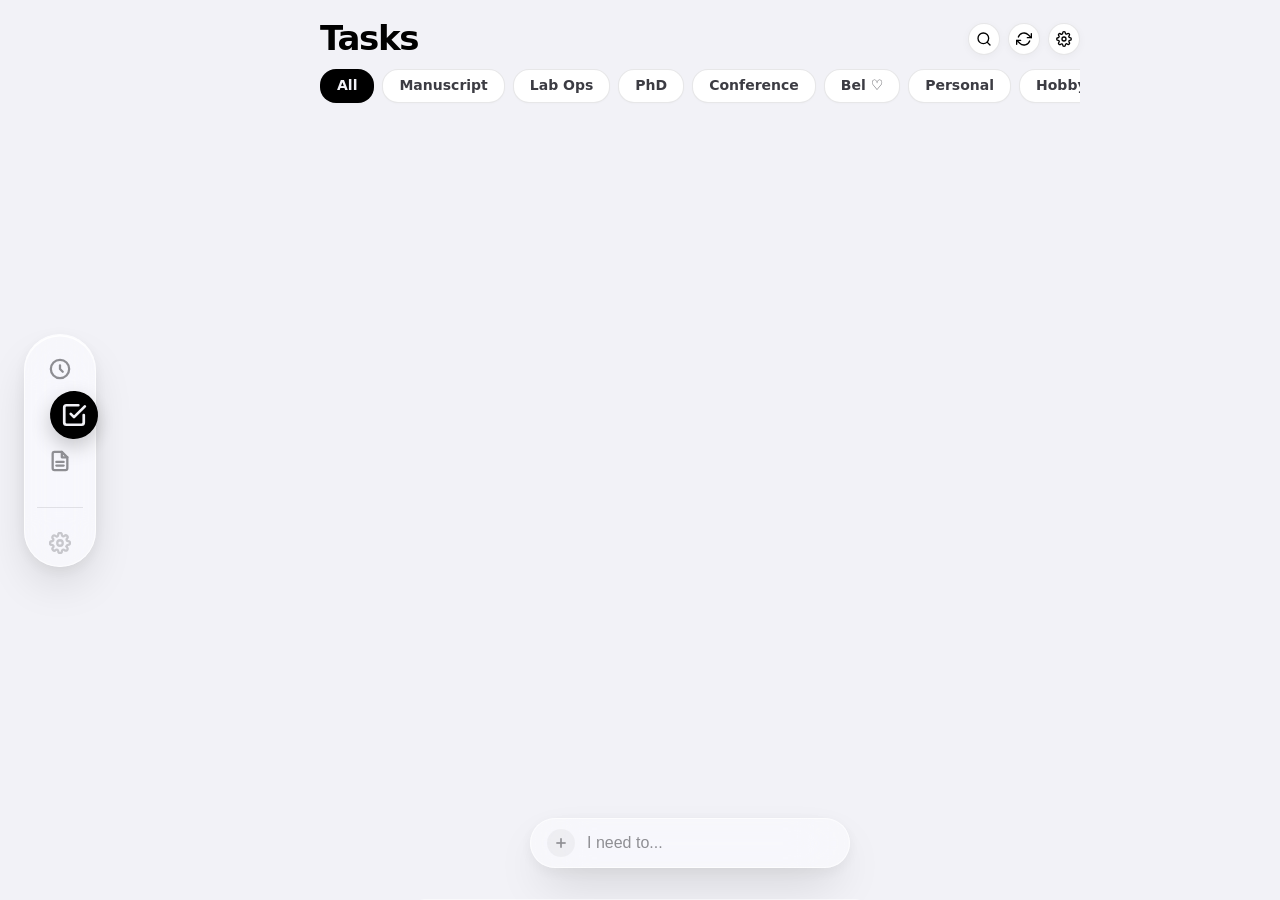
==== index.html @ 0a59ea35 "Implement fixes for text selection and iOS viewport Added event listeners to prevent text selection " ====
<!DOCTYPE html>
<html lang="en" data-theme="light">
<head>
  <meta charset="UTF-8">
<meta name="viewport" content="width=device-width, initial-scale=1.0, viewport-fit=cover, maximum-scale=1.0, user-scalable=no">
  <meta name="apple-mobile-web-app-capable" content="yes">
  <meta name="apple-mobile-web-app-status-bar-style" content="black-translucent">
  <meta name="apple-mobile-web-app-title" content="Tasks">
  <meta name="theme-color" content="#f2f2f7" media="(prefers-color-scheme: light)">
  <meta name="theme-color" content="#000000" media="(prefers-color-scheme: dark)">
  <link rel="manifest" href="manifest.json">
  <title>Tasks</title>

  <script>
    (function() {
      try {
        var t = localStorage.getItem('kw_theme_v3') || 'light';
        if (t === 'halcyon' || t === 'newsprint' || t === 'ios26' || t === 'bel-bel') t = 'light';
        if (t === 'aurora' || t === 'neon' || t === 'ios-dark') t = 'dark';
        document.documentElement.setAttribute('data-theme', t);
      } catch(e) {}
    })();
  </script>

  <link rel="modulepreload" href="state.js">
  <link rel="modulepreload" href="sync.js">
  <link rel="modulepreload" href="router.js">
  <link rel="modulepreload" href="bel.js">
  <link rel="modulepreload" href="dashboard.js">
  <link rel="modulepreload" href="confnotes.js">
  
  <script src="lib/marked.min.js" onerror="
    var s=document.createElement('script');
    s.src='https://cdnjs.cloudflare.com/ajax/libs/marked/9.1.6/marked.min.js';
    document.head.appendChild(s);
  "></script>

  <style>
    /* ══════════════════════════════════════════════════════════════════
       MODERN APPLE DESIGN SYSTEM (iOS 18+ / macOS Sequoia)
    ══════════════════════════════════════════════════════════════════ */
    :root {
      /* Backgrounds */
      --bg-canvas: #f2f2f7; 
      --bg-surface: #ffffff; 
      --bg-sidebar: #f5f5f7;
      --bg-material: rgba(242, 242, 247, 0.85);
      --bg-input: rgba(0,0,0,0.04);
      --bg-overlay: rgba(0,0,0,0.4);
      
      /* Text */
      --text-1: #000000;
      --text-2: #3c3c43;
      --text-3: #8e8e93;
      --text-4: #c7c7cc;
      
      /* Borders & Accents */
      --border: rgba(60, 60, 67, 0.12);
      --border-md: rgba(60, 60, 67, 0.18);
      --accent: #007aff;
      --accent-faded: rgba(0, 122, 255, 0.12);
      
      --danger: #ff3b30;
      --warning: #ff9500;
      --success: #34c759;
      
      /* Standard Category Colors */
      --cat-manuscript: #af52de;
      --cat-lab: #007aff;
      --cat-phd: #ff9500;
      --cat-conf: #ff3b30;
      --cat-bel: #ff2d55;
      --cat-personal: #34c759;
      --cat-hobby: #5ac8fa;
      
      --safe-top: env(safe-area-inset-top, 0px);
      --safe-bottom: env(safe-area-inset-bottom, 0px);
    }

    [data-theme="dark"] {
      --bg-canvas: #000000;
      --bg-surface: #1c1c1e;
      --bg-sidebar: #111112;
      --bg-material: rgba(28, 28, 30, 0.85);
      --bg-input: rgba(255,255,255,0.08);
      --bg-overlay: rgba(0,0,0,0.6);
      
      --text-1: #ffffff;
      --text-2: #ebebf5;
      --text-3: #8e8e93;
      --text-4: #3a3a3c;
      
      --border: rgba(255, 255, 255, 0.1);
      --border-md: rgba(255, 255, 255, 0.15);
      --accent: #0a84ff;
      --accent-faded: rgba(10, 132, 255, 0.15);

      --danger: #ff453a;
      --warning: #ff9f0a;
      --success: #30d158;

      --cat-manuscript: #bf5af2;
      --cat-lab: #0a84ff;
      --cat-phd: #ff9f0a;
      --cat-conf: #ff453a;
      --cat-bel: #ff375f;
      --cat-personal: #30d158;
      --cat-hobby: #64d2ff;
    }

    /* ── BASE RESETS & IOS FIXES ── */
    *, *::before, *::after { box-sizing: border-box; margin: 0; padding: 0; }
    * { touch-action: manipulation; -webkit-tap-highlight-color: transparent; }
    input, textarea, [contenteditable] { -webkit-user-select: text; user-select: text; }

   html { 
      background-color: var(--bg-canvas); 
    }
    
    body {
      font-family: -apple-system, BlinkMacSystemFont, "SF Pro Rounded", "SF Pro Text", system-ui, sans-serif;
      font-size: 16px;
      line-height: 1.4;
      background-color: var(--bg-canvas);
      color: var(--text-1);
      display: flex;
      flex-direction: column;
      
      /* The Shelf method: Explicit height, NO absolute/fixed positioning */
      height: 100vh; 
      height: calc(var(--vh, 1vh) * 100); 
      width: 100%; 
      
      overflow: hidden;
      overscroll-behavior-y: none;
      -webkit-font-smoothing: antialiased;
      -webkit-user-select: none; user-select: none;
    }
    body:has(.overlay.open) { overflow: hidden; }

    /* ── ROUTING LOGIC ── */
    .app-view { display: none; flex: 1; flex-direction: column; overflow: hidden; }
    #confNotesView { position: relative; }
    
    #tasksView { display: flex; } 
    body.reflect-mode #tasksView { display: none !important; }
    body.notes-mode #tasksView { display: none !important; }
    body.bel-mode #tasksView { display: none !important; }

    body.reflect-mode #reflectView { display: flex !important; }
    body.notes-mode #confNotesView { display: flex !important; }
    body.bel-mode #belView { display: flex !important; }

    /* ── GLASS HUB NAVIGATION ── */
    .glass-nav-wrap {
      position: fixed; z-index: 90; pointer-events: none;
      bottom: 23px; left: 0; width: 100%;
      display: flex; justify-content: center;
      transition: transform 0.4s cubic-bezier(0.16,1,0.3,1), opacity 0.3s;
    }
    .glass-panel {
      pointer-events: auto;
      width: 90%; max-width: 320px;
      background: rgba(255,255,255,0.42);
      backdrop-filter: blur(28px) saturate(210%); -webkit-backdrop-filter: blur(28px) saturate(210%);
      box-shadow: 0 22px 48px -12px rgba(0,0,0,0.18), 0 4px 16px rgba(0,0,0,0.06), inset 0 1.5px 0 rgba(255,255,255,0.9);
      border: 1px solid rgba(255,255,255,0.65);
      border-radius: 36px; padding: 6px;
      display: flex; align-items: center; justify-content: space-between;
    }
    [data-theme="dark"] .glass-panel {
      background: rgba(24,24,26,0.42);
      box-shadow: 0 22px 48px -12px rgba(0,0,0,0.62), 0 4px 16px rgba(0,0,0,0.22), inset 0 1px 0 rgba(255,255,255,0.07);
      border: 1px solid rgba(255,255,255,0.09);
    }

    .nav-slot {
      flex: 1; position: relative; height: 48px;
      display: flex; align-items: center; justify-content: center;
    }

    .nav-btn {
      position: absolute;
      width: 48px; height: 48px; border-radius: 100px;
      display: flex; align-items: center; justify-content: center;
      background: transparent; border: none; color: var(--text-3);
      cursor: pointer;
      transition: all 0.5s cubic-bezier(0.175, 0.885, 0.32, 1.275);
    }
    .nav-btn:active { opacity: 0.8; }
   .nav-btn.active {
      width: 58px; height: 58px;
      background: var(--text-1); color: var(--bg-canvas);
      transform: translateY(-20px) rotate(3deg);
      box-shadow: 0 10px 24px rgba(0,0,0,0.25);
    }
    .nav-btn svg {
      width: 24px; height: 24px;
      stroke: currentColor; fill: none; stroke-width: 2.5;
      stroke-linecap: round; stroke-linejoin: round;
      transition: all 0.3s;
    }
    .nav-btn.active svg { width: 28px; height: 28px; transform: rotate(-3deg); }

    .nav-dot {
      position: absolute; bottom: 0;
      width: 5px; height: 5px; border-radius: 50%;
      background: var(--text-1); opacity: 0;
      transition: opacity 0.3s;
      pointer-events: none;
    }
    .nav-btn.active ~ .nav-dot { opacity: 1; }

    .dock-bottom-actions {
      display: none;
      flex-direction: column; align-items: center; gap: 16px;
      margin-top: 24px; padding-top: 24px;
      border-top: 1px solid var(--border); width: 100%;
    }
    .dock-icon-btn { color: var(--text-4); cursor: pointer; transition: color 0.2s; background: none; border: none; display: flex; }
    .dock-icon-btn:hover { color: var(--text-1); }
    .dock-icon-btn svg { width: 22px; height: 22px; stroke: currentColor; fill: none; stroke-width: 2.5; stroke-linecap: round; }

    /* ── Desktop ── */
    @media (min-width: 768px) {
      body { padding-left: 120px; }
      .glass-nav-wrap { bottom: 0; top: 0; left: 24px; width: auto; align-items: center; }
      .glass-panel { width: 72px; height: auto; flex-direction: column; padding: 12px; border-radius: 40px; }
      .nav-slot { width: 100%; height: 64px; }
      .nav-btn.active { transform: translateX(12px) rotate(3deg); }
      .nav-btn.active:active { transform: translateX(12px) scale(0.9) rotate(3deg); }
      .nav-dot { display: none; }
      .dock-bottom-actions { display: flex; }
      #quickAddWrap { bottom: 32px; left: 120px; right: auto; width: 320px; }
      body.scrolling-down .glass-nav-wrap { transform: none; opacity: 1; pointer-events: auto; }
    }

    /* ── GLOBAL LAYOUT HELPERS ── */
    .scroll-container { flex: 1; overflow-y: auto; padding: 0 20px 120px; }
    .content-centerer { max-width: 760px; margin: 0 auto; width: 100%; position: relative; }
    
    .header {
      padding: calc(var(--safe-top) + 20px) 20px 8px;
      background: var(--bg-canvas); z-index: 10;
      flex-shrink: 0;
    }
    .header-top { display: flex; justify-content: space-between; align-items: center; margin-bottom: 12px;}
    .app-title { font-size: 34px; font-weight: 800; letter-spacing: -0.04em; color: var(--text-1); line-height: 1.1; }
    
    .icon-btn {
      width: 32px; height: 32px; border-radius: 50%;
      display: flex; align-items: center; justify-content: center;
      background: var(--bg-surface); border: 0.5px solid var(--border);
      color: var(--text-1); cursor: pointer; transition: opacity 0.15s;
      box-shadow: 0 2px 8px rgba(0,0,0,0.04);
    }
    .icon-btn:active { opacity: 0.6; }
    .icon-btn svg { width: 16px; height: 16px; stroke: currentColor; fill: none; stroke-width: 2; stroke-linecap: round; }

    /* ══════════════════════════════════════════════════════════════════
       CUSTOM SCROLLBARS
    ══════════════════════════════════════════════════════════════════ */
    /* Firefox compatibility */
    .scroll-container, #cnListView, .sheet, #cnDetailView {
      scrollbar-width: thin;
      scrollbar-color: var(--text-4) transparent;
    }
    
    /* WebKit (Safari/Chrome/iOS) */
    ::-webkit-scrollbar {
      width: 6px;  /* Make the vertical scrollbar slim */
      height: 6px; /* Make horizontal scrollbars slim */
    }
    
    /* The track (background) */
    ::-webkit-scrollbar-track {
      background: transparent; 
      border-radius: 10px;
    }
    
    /* The draggable thumb */
    ::-webkit-scrollbar-thumb {
      background: var(--text-4); /* Uses your existing subtle gray variable */
      border-radius: 10px;       /* Pill shape */
    }
    
    /* Hover state for the thumb */
    ::-webkit-scrollbar-thumb:hover {
      background: var(--text-3); /* Darkens slightly when hovered */
    }
    
    /* ── FILTER CHIPS ── */
    .filter-scroll {
      display: flex; gap: 8px; overflow-x: auto; padding-bottom: 8px;
      scrollbar-width: none; -webkit-overflow-scrolling: touch; flex-wrap: nowrap;
    }
    .filter-scroll::-webkit-scrollbar { display: none; }
    .chip {
      padding: 6px 16px; background: var(--bg-surface); border-radius: 16px;
      font-size: 14px; font-weight: 600; color: var(--text-2);
      white-space: nowrap; cursor: pointer; border: 0.5px solid var(--border);
      box-shadow: 0 1px 2px rgba(0,0,0,0.02); transition: all 0.15s;
    }
    .chip.active { background: var(--text-1); color: var(--bg-canvas); border-color: transparent; }

    /* ── SEARCH ── */
    .search-wrap { display: none; margin-bottom: 16px; }
    .search-wrap.open { display: block; }
    .search-input {
      width: 100%; padding: 12px 16px; border-radius: 12px;
      border: none; background: var(--bg-surface); color: var(--text-1);
      font-size: 16px; outline: none; box-shadow: 0 2px 8px rgba(0,0,0,0.04);
    }
    .search-input::placeholder { color: var(--text-3); }

    /* ── TASKS VIEW ── */
    .section { margin-bottom: 24px; }
    .sec-header {
      margin: 20px 0 10px 4px; display: flex; align-items: center; gap: 8px; cursor: pointer;
    }
    .sec-title { font-size: 18px; font-weight: 700; color: var(--text-1); letter-spacing: -0.02em; }
    .sec-count { font-size: 12px; font-weight: 600; color: var(--text-3); background: rgba(0,0,0,0.06); padding: 2px 8px; border-radius: 12px; }
    .sec-toggle { font-size: 12px; color: var(--text-3); margin-left: auto; transition: transform 0.2s; padding-right: 8px;}
    .section.collapsed .sec-toggle { transform: rotate(-90deg); }
    .section.collapsed > div:not(.sec-header) { display: none; }

    .section > div:not(.sec-header) {
      background: var(--bg-surface); border-radius: 16px; overflow: hidden;
      box-shadow: 0 2px 8px rgba(0,0,0,0.03); border: 0.5px solid var(--border);
    }
    
    .task-wrap { margin-bottom: 0; border-radius: 0; border-bottom: 0.5px solid var(--border); position: relative;}
    .task-wrap:last-child { border-bottom: none; }
    
    .task {
      background: transparent; border: none; padding: 14px 16px; gap: 14px;
      display: flex; align-items: flex-start; cursor: pointer;
    }
    .task:active { background: rgba(0,0,0,0.03); }
    @media (prefers-color-scheme: dark) { .task:active { background: rgba(255,255,255,0.04); } }
    
    .task-cb {
      width: 22px; height: 22px; border-radius: 50%; border: 2px solid var(--border-md);
      margin-top: 1px; flex-shrink: 0; display: flex; align-items: center; justify-content: center;
      transition: all 0.15s;
    }
    .task.hi .task-cb { border-color: var(--danger); }
    .task.done .task-cb { background: var(--text-3); border-color: transparent; }
    .task.done .task-cb::after {
      content: ''; width: 6px; height: 10px; border: solid var(--bg-canvas); border-width: 0 2px 2px 0;
      transform: rotate(45deg) translateY(-1px);
    }

    .task-body { flex: 1; min-width: 0; }
    .task-title { font-size: 16px; font-weight: 500; color: var(--text-1); margin-bottom: 4px; word-break: break-word;}
    .task.done .task-title { color: var(--text-3); text-decoration: line-through; }
    
    .task-meta { display: flex; align-items: center; flex-wrap: wrap; gap: 8px; font-size: 13px; font-weight: 500; color: var(--text-3); }
    
    .cat {
      background: transparent !important; color: var(--text-3) !important;
      display: inline-flex; align-items: center; gap: 5px; padding: 0; letter-spacing: 0; font-size: 13px;
    }
    .cat::before { content: ''; display: block; width: 8px; height: 8px; border-radius: 50%; flex-shrink: 0; }
    .cat-manuscript::before { background: var(--cat-manuscript); box-shadow: 0 0 6px var(--cat-manuscript); }
    .cat-lab::before       { background: var(--cat-lab);        box-shadow: 0 0 6px var(--cat-lab); }
    .cat-phd::before       { background: var(--cat-phd);        box-shadow: 0 0 6px var(--cat-phd); }
    .cat-conf::before      { background: var(--cat-conf);       box-shadow: 0 0 6px var(--cat-conf); }
    .cat-bel::before       { background: var(--cat-bel);        box-shadow: 0 0 6px var(--cat-bel); }
    .cat-personal::before  { background: var(--cat-personal);   box-shadow: 0 0 6px var(--cat-personal); }
    .cat-hobby::before     { background: var(--cat-hobby);      box-shadow: 0 0 6px var(--cat-hobby); }
    
    .status { padding: 2px 8px; border-radius: 8px; font-size: 11px; font-weight: 600; text-transform: uppercase; letter-spacing: 0.04em;}
    .status.waiting { background: rgba(255,149,0,0.1); color: var(--warning); }
    .status.blocked { background: rgba(255,59,48,0.1); color: var(--danger); }
    
    .due { margin-left: auto; font-family: ui-monospace, monospace; font-size: 12px; }
    .due.overdue { color: var(--danger); }
    .due.today { color: var(--warning); }

    .note { font-size: 14px; color: var(--text-3); margin-top: 4px; line-height: 1.4; display: -webkit-box; -webkit-line-clamp: 2; -webkit-box-orient: vertical; overflow: hidden; }

    .swipe-bg { position: absolute; inset: 0; background: rgba(255,59,48,0.12); display: flex; align-items: center; justify-content: flex-end; padding-right: 18px; opacity: 0; pointer-events: none; }
    .swipe-bg svg { width: 17px; height: 17px; stroke: var(--danger); fill: none; stroke-width: 2; stroke-linecap: round; }
    .swipe-bg-defer { position: absolute; inset: 0; background: rgba(52,199,89,0.12); display: flex; align-items: center; justify-content: flex-start; padding-left: 18px; gap: 6px; opacity: 0; pointer-events: none; }
    .swipe-bg-defer svg { width: 15px; height: 15px; stroke: var(--success); fill: none; stroke-width: 2; stroke-linecap: round; }
    .swipe-bg-defer span { font-size: 12px; font-weight: 600; color: var(--success); }

    /* ── FLOATING QUICK ADD ── */
    #quickAddWrap {
      position: fixed; 
      bottom: 100px; left: 20px; right: 20px;
      max-width: 720px; margin: 0 auto;
      background: rgba(255,255,255,0.42);
      backdrop-filter: blur(28px) saturate(210%); -webkit-backdrop-filter: blur(28px) saturate(210%);
      border-radius: 99px;
      padding: 10px 16px; display: flex !important; align-items: center; gap: 12px;
      box-shadow: 0 22px 48px -12px rgba(0,0,0,0.18), 0 4px 16px rgba(0,0,0,0.06);
      border: 1px solid rgba(255,255,255,0.65); z-index: 40;
    }
    [data-theme="dark"] #quickAddWrap {
      background: rgba(24,24,26,0.42);
      box-shadow: 0 22px 48px -12px rgba(0,0,0,0.62), 0 4px 16px rgba(0,0,0,0.22);
      border: 1px solid rgba(255,255,255,0.09);
    }
    #quickAddWrap .quick-add-row { flex: 1; display: flex; align-items: center; gap: 12px; background: transparent; border: none; padding: 0; }
    .quick-add-btn-trigger {
      display: flex; align-items: center; justify-content: center;
      width: 28px; height: 28px; border-radius: 50%;
      background: rgba(0,0,0,0.04); border: none; color: var(--text-3); cursor: pointer;
    }
    [data-theme="dark"] .quick-add-btn-trigger { background: rgba(255,255,255,0.08); }
    .quick-add-btn-trigger svg { width: 16px; height: 16px; stroke-width: 2.5; stroke: currentColor; }
    
    .quick-add-input { flex: 1; border: none; background: transparent; font-size: 16px; color: var(--text-1); outline: none; min-width: 0; }
    .quick-add-input::placeholder { color: var(--text-3); font-weight: 500;}

    /* ── ZETTELKASTEN AUTOCOMPLETE ── */
    .cn-ac-dropdown {
      display: none; /* Hidden by default */
      position: absolute;
      z-index: 200;
      width: 280px;
      max-height: 220px;
      overflow-y: auto;
      background: rgba(255, 255, 255, 0.75);
      backdrop-filter: blur(28px) saturate(210%); 
      -webkit-backdrop-filter: blur(28px) saturate(210%);
      border: 0.5px solid var(--border-md);
      border-radius: 12px;
      box-shadow: 0 10px 40px rgba(0,0,0,0.15);
      padding: 6px;
      flex-direction: column;
      gap: 2px;
    }
    [data-theme="dark"] .cn-ac-dropdown {
      background: rgba(28, 28, 30, 0.75);
    }
    .cn-ac-item {
      padding: 10px 12px;
      border-radius: 8px;
      font-size: 14px;
      font-weight: 500;
      color: var(--text-2);
      cursor: pointer;
      display: flex;
      align-items: center;
      gap: 10px;
      white-space: nowrap;
      overflow: hidden;
      text-overflow: ellipsis;
      transition: background 0.1s;
    }
    .cn-ac-item.selected, .cn-ac-item:hover {
      background: var(--accent);
      color: #fff;
    }
    .cn-ac-icon { font-size: 14px; opacity: 0.8; }

    /* ── REFLECT (Dashboard) STYLES ── */
.reflect-card { background: var(--bg-surface); border-radius: 16px; padding: 20px; margin-bottom: 16px; box-shadow: 0 2px 8px rgba(0,0,0,0.03); border: 0.5px solid var(--border); }
    .reflect-card-label { font-size: 13px; font-weight: 700; color: var(--text-3); text-transform: uppercase; letter-spacing: 0.04em; margin-bottom: 16px; display: flex; justify-content: space-between; align-items: center;}
    
    .affect-grid-wrap { display: flex; align-items: flex-start; gap: 16px; }
    .affect-grid { position: relative; width: 140px; height: 140px; border-radius: 12px; border: 0.5px solid var(--border-md); touch-action: none; cursor: crosshair; flex-shrink: 0;}
    .affect-grid-bg { position: absolute; inset: 0; border-radius: 12px; overflow: hidden; }
    .affect-crosshair-h { position: absolute; top: 50%; left: 0; right: 0; height: 0.5px; background: var(--border); pointer-events: none; }
    .affect-crosshair-v { position: absolute; left: 50%; top: 0; bottom: 0; width: 0.5px; background: var(--border); pointer-events: none; }
    .affect-dot { position: absolute; width: 12px; height: 12px; border-radius: 50%; background: var(--accent); transform: translate(-50%, -50%); pointer-events: none; box-shadow: 0 0 0 3px rgba(0,122,255,0.2); transition: left 0.1s, top 0.1s; }
    .affect-axis-label { position: absolute; font-size: 10px; font-weight: 600; color: var(--text-4); pointer-events: none; text-transform: uppercase; letter-spacing: 0.04em; }
    .affect-y-top { top: 6px; left: 50%; transform: translateX(-50%); }
    .affect-y-bot { bottom: 6px; left: 50%; transform: translateX(-50%); }
    .affect-x-left { left: 6px; top: 50%; transform: translateY(-50%); }
    .affect-x-right { right: 6px; top: 50%; transform: translateY(-50%); }
    
    .affect-right { flex: 1; min-width: 0; }
    .affect-ctx-chip { font-size: 12px; font-weight: 600; padding: 5px 12px; border-radius: 12px; border: 0.5px solid var(--border-md); color: var(--text-3); cursor: pointer; transition: all 0.15s; background: var(--bg-canvas);}
    .affect-ctx-chip.active { background: var(--text-1); border-color: transparent; color: var(--bg-surface); }
    .affect-mini-dot { width: 10px; height: 10px; border-radius: 50%; flex-shrink: 0; }
    .affect-mini-dot.today { box-shadow: 0 0 0 2px var(--accent); }
    
    .habit-row { display: flex; align-items: center; gap: 8px; padding: 10px 0; border-bottom: 0.5px solid var(--border); }
    .habit-row:last-child { border-bottom: none; }
    .habit-label { font-size: 15px; font-weight: 500; color: var(--text-1); flex: 1; }
    .habit-checks { display: flex; gap: 4px; }
    .habit-cb { width: 28px; height: 26px; border-radius: 8px; border: 1px solid var(--border-md); background: var(--bg-canvas); font-size: 10px; font-weight:600; font-family: ui-monospace, monospace; color: var(--text-3); display: flex; align-items: center; justify-content: center; cursor: pointer; transition: all 0.15s; }
    .habit-cb.checked { background: rgba(52,199,89,0.15); color: var(--success); border-color: transparent; }
    .habit-cb.checked-bad { background: rgba(255,59,48,0.1); color: var(--danger); border-color: transparent; }
    .habit-cb.off { background: transparent; border-style: dashed; color: transparent; }
    .habit-cb.today-col { border-color: var(--accent); }
    .habit-cb.future { opacity: 0.3; pointer-events: none; }
    .d-day-label { font-size: 11px; font-weight: 600; color: var(--text-3); text-align: center; width: 28px; font-family: ui-monospace, monospace;}
    .d-day-label.today-col { color: var(--accent); }

    /* ── NOTES VIEW (Split Pane Desktop, List Mobile) ── */
    .notes-split { display: flex; flex: 1; overflow: hidden; flex-direction: column; }
    #cnListView { flex: 1; overflow-y: auto; padding: 0 20px calc(120px + var(--safe-bottom)); }
    #cnNotesList { display: flex; flex-direction: column; gap: 12px; }

    .cn-note-card {
      background: var(--bg-surface); border-radius: 16px; padding: 16px;
      box-shadow: 0 2px 8px rgba(0,0,0,0.03); cursor: pointer; border: 2px solid transparent;
      opacity: 1 !important; transition: border 0.15s, background 0.15s;
    }
    .cn-note-card.cn-active-note { border-color: var(--accent); }
    
    .cn-card-eyebrow { display: flex; align-items: center; gap: 8px; margin-bottom: 6px; }
    .cn-type-badge { font-size: 11px; font-weight: 700; text-transform: uppercase; letter-spacing: 0.04em; }
    .cn-type-badge.memo { color: var(--text-3); }
    .cn-type-badge.paper { color: var(--cat-manuscript); }
    .cn-type-badge.idea { color: var(--cat-phd); }
    .cn-card-time { font-size: 11px; color: var(--text-4); margin-left: auto; }
    
    .cn-card-title { font-size: 16px; font-weight: 700; color: var(--text-1); margin-bottom: 4px; white-space: nowrap; overflow: hidden; text-overflow: ellipsis; }
    .cn-card-preview { font-size: 14px; color: var(--text-3); display: -webkit-box; -webkit-line-clamp: 2; -webkit-box-orient: vertical; overflow: hidden; line-height: 1.4;}
    
    .cn-card-meta { display: flex; gap: 8px; margin-top: 8px; align-items: center;}
    .idea-status { font-size: 11px; font-weight: 600; padding: 2px 8px; border-radius: 8px; }
    .idea-status.raw { background: rgba(0,0,0,0.05); color: var(--text-2); }
    .idea-status.developing { background: rgba(255,149,0,0.1); color: var(--warning); }
    .idea-status.ready-to-pitch { background: rgba(52,199,89,0.1); color: var(--success); }

    /* Notes Empty State */
    .cn-empty { text-align: center; padding: 48px 20px; color: var(--text-3); }
    .cn-empty-icon { font-size: 36px; margin-bottom: 10px; opacity: 0.3; }
    .cn-empty-text { font-size: 14px; line-height: 1.6; font-weight: 500;}

    /* Note Editor */
     #cnDetailView {
       position: absolute; inset: 0; background: var(--bg-canvas); z-index: 10;
      display: none; flex-direction: column; overflow-y: auto;
       -webkit-overflow-scrolling: touch;
       scroll-padding-bottom: 80px;
     }
    /* cn-no-note: managed by JS via showDesktopEmptyState() */
    
    .cn-detail-topbar { 
      position: sticky; 
      top: 0; 
      z-index: 100; 
      background: var(--bg-canvas); /* Required for sticky to hide text behind it */
      padding: calc(var(--safe-top) + 16px) 20px 8px; 
      display: flex; 
      align-items: center; 
      gap: 12px; 
    }
    .cn-back-btn { background: none; border: none; color: var(--accent); display: flex; align-items: center; gap: 4px; font-size: 16px; cursor: pointer;}
    .cn-back-btn svg { width: 24px; height: 24px; stroke: currentColor; fill: none; stroke-width: 2.5; stroke-linecap: round; }
    .cn-detail-topbar-title { font-size: 14px; font-weight: 600; color: var(--text-2); flex: 1; text-align: center; }
    
    .cn-editor-body { flex: 1; padding: 20px 20px 100px 20px; max-width: 800px; margin: 0 auto; width: 100%; }
    .cn-detail-title-input { width: 100%; border: none; outline: none; background: transparent; font-size: 36px; font-weight: 800; letter-spacing: -0.03em; color: var(--text-1); margin-bottom: 16px; line-height: 1.2; }
    .cn-detail-title-input::placeholder { color: var(--text-4); }
    
    .cn-type-row, .cn-idea-status-row, .cn-tag-row { display: flex; flex-wrap: wrap; gap: 8px; margin-bottom: 24px; }
    .cn-type-chip, .cn-idea-chip, .cn-tag-chip { padding: 4px 10px; border-radius: 6px; font-size: 12px; font-weight: 600; background: var(--bg-canvas); color: var(--text-3); border: 0.5px solid var(--border); cursor: pointer; transition: all 0.15s;}
    .cn-type-chip.active, .cn-idea-chip.active, .cn-tag-chip.active { background: var(--text-2); color: var(--bg-canvas); border-color: transparent;}
    
    .cn-url-input { width: 100%; background: var(--bg-surface); border: 0.5px solid var(--border); border-radius: 12px; padding: 12px 16px; font-size: 14px; margin-bottom: 16px; outline: none; color: var(--text-1); box-sizing: border-box; }
    .cn-url-input:focus { border-color: var(--accent); }
    
    .cn-editor-divider { height: 1px; background: var(--border); margin: 0 0 24px 0; opacity: 0.5; }
    
    .cn-detail-body-input { 
      width: 100%; 
      min-height: 60vh; 
      border: none; 
      outline: none; 
      background: transparent; 
      font-size: 18px; 
      line-height: 1.7; 
      color: var(--text-1); 
      resize: none; 
      box-sizing: border-box; 
      overflow-y: hidden;    /* Kills the internal iOS scrollbar */
      padding-bottom: 40px;
    }
    /* ── MARKDOWN PREVIEW EXTENDED STYLING ── */
    .cn-md-preview blockquote {
      border-left: 3px solid var(--accent);
      padding-left: 16px;
      margin: 16px 0;
      color: var(--text-3);
      font-style: italic;
    }
    .cn-md-preview hr {
      border: none;
      height: 1px;
      background: var(--border-md);
      margin: 24px 0;
    }
    .cn-md-preview img {
      max-width: 100%;
      border-radius: 12px;
      margin: 16px 0;
      border: 0.5px solid var(--border);
    }
    .cn-md-preview pre {
      background: var(--bg-surface);
      padding: 16px;
      border-radius: 12px;
      overflow-x: auto;
      border: 0.5px solid var(--border);
      margin: 16px 0;
      font-size: 14px;
    }
    .cn-md-preview code {
      font-family: ui-monospace, monospace;
      background: var(--bg-surface);
      padding: 2px 6px;
      border-radius: 6px;
      font-size: 14px;
      border: 0.5px solid var(--border);
    }
    .cn-md-preview pre code {
      background: transparent;
      padding: 0;
      border: none;
    }
    .cn-md-preview input[type="checkbox"] {
      margin-right: 8px;
      accent-color: var(--accent);
      transform: translateY(1px); /* Aligns nicely with text */
    }  

    /* Markdown Preview Overrides */
    .cn-md-preview { font-size: 18px; line-height: 1.7; color: var(--text-1); padding-bottom: 60px;}
    .cn-md-preview h1, .cn-md-preview h2 { color: var(--text-1); font-weight: 700; margin-top: 1.5em; margin-bottom: 0.5em;}
    .cn-md-preview ul, .cn-md-preview ol { padding-left: 24px; margin-bottom: 16px; margin-top: 8px;}
    .cn-md-preview li { margin-bottom: 4px; display: list-item; list-style-position: outside;}
    .cn-md-preview a { color: var(--accent); text-decoration: underline; }
    .internal-note-link { color: var(--accent); text-decoration: none; font-weight: 500; background: var(--accent-faded); padding: 2px 6px; border-radius: 6px;}

    /* ── NOTES EMPTY STATE (desktop) ── */
    #cnDetailEmpty {
      display: none; flex-direction: column; align-items: center; justify-content: center;
      flex: 1; color: var(--text-4); gap: 12px; user-select: none; pointer-events: none;
      padding: 40px;
    }
    #cnDetailEmpty svg { width: 48px; height: 48px; stroke: var(--text-4); fill: none; stroke-width: 1.5; stroke-linecap: round; stroke-linejoin: round; }
    #cnDetailEmpty span { font-size: 14px; font-weight: 500; letter-spacing: 0.01em; }
    #cnEditorInner { display: flex; flex-direction: column; flex: 1;}

    /* ── ANIMATIONS ── */
    @keyframes taskIn { from { opacity: 0; transform: translateY(6px); } to { opacity: 1; transform: none; } }
    .task-wrap.entering { animation: taskIn 0.25s cubic-bezier(0.2,0.9,0.3,1) both; }
    @keyframes cnDetailIn  { from { opacity: 0; transform: translateY(30px); } to { opacity: 1; transform: none; } }
    @keyframes cnDetailOut { from { opacity: 1; transform: none; } to { opacity: 0; transform: translateY(30px); } }
    @keyframes cnListIn    { from { opacity: 0; } to { opacity: 1; } }
    .cn-detail-enter { animation: cnDetailIn  0.25s cubic-bezier(0.2,0.9,0.3,1) both; }
    .cn-detail-exit  { animation: cnDetailOut 0.18s ease both; }
    .cn-list-enter   { animation: cnListIn    0.2s ease both; }

    /* ── OVERLAY & SHEETS ── */
    .overlay { position: fixed; inset: 0; background: var(--bg-overlay); z-index: 150; opacity: 0; pointer-events: none; transition: opacity 0.3s; }
    .overlay.open { opacity: 1; pointer-events: all; }

 .sheet {
      position: fixed; bottom: 0; left: 0; right: 0;
      background: var(--bg-surface); border-radius: 24px 24px 0 0;
      padding: 24px 24px calc(24px + var(--safe-bottom)); z-index: 200;
      transform: translateY(100%); transition: transform 0.35s cubic-bezier(0.2,0.9,0.3,1);
      max-height: 90vh; overflow-y: auto;
      
      /* IMPORTANT: Prevents horizontal scrolling on mobile */
      width: 100%; max-width: 100vw; overflow-x: hidden; box-sizing: border-box;
    }
    .sheet.open { transform: translateY(0); }
    .handle { width: 40px; height: 5px; border-radius: 3px; background: var(--border-md); margin: 0 auto 24px; }
    .sheet-title { font-size: 20px; font-weight: 700; color: var(--text-1); margin-bottom: 20px; }
    .sheet-label { font-size: 13px; font-weight: 600; color: var(--text-3); text-transform: uppercase; letter-spacing: 0.04em; margin: 20px 0 8px; }
    
    /* Safely constrain input widths */
    .input { 
      display: block; width: 100%; max-width: 100%; box-sizing: border-box; 
      padding: 14px 16px; border-radius: 12px; border: 0.5px solid var(--border); 
      background: var(--bg-canvas); font-size: 16px; color: var(--text-1); outline: none; margin-bottom: 12px; 
    }
    .input:focus { border-color: var(--accent); }
    
    .sheet-btn { width: 100%; box-sizing: border-box; padding: 16px; border-radius: 14px; border: none; font-size: 16px; font-weight: 600; cursor: pointer; margin-top: 12px; background: var(--bg-canvas); color: var(--text-1); }
    .sheet-btn.primary { background: var(--accent); color: #fff; }
    .sheet-btn.danger { background: rgba(255,59,48,0.1); color: var(--danger); }
    
    .chip-row { display: flex; flex-wrap: wrap; gap: 8px; margin-bottom: 16px; max-width: 100%; box-sizing: border-box;}
    .s-chip { padding: 8px 14px; border-radius: 12px; font-size: 14px; font-weight: 600; background: var(--bg-canvas); color: var(--text-2); border: 0.5px solid var(--border); cursor: pointer;}
    .s-chip.active { background: var(--text-1); color: var(--bg-surface); border-color: transparent;}
    
    /* Settings Form UI */
    .habit-settings-row { margin-bottom: 12px; padding: 12px; background: var(--bg-canvas); border-radius: 12px; border: 0.5px solid var(--border); box-sizing: border-box; }
    .habit-settings-top { display: flex; gap: 8px; align-items: center; margin-bottom: 12px; }
    .habit-bad-toggle { font-size: 12px; font-weight: 600; padding: 6px 10px; border-radius: 8px; background: var(--bg-surface); color: var(--text-3); cursor: pointer; border: 0.5px solid var(--border); white-space: nowrap; transition: all 0.15s;}
    .habit-bad-toggle.active { background: rgba(255,59,48,0.1); color: var(--danger); border-color: transparent; }
    .habit-del-btn { width: 28px; height: 28px; border-radius: 50%; background: rgba(255,59,48,0.1); color: var(--danger); display: flex; align-items: center; justify-content: center; cursor: pointer; font-weight: bold; flex-shrink: 0; }
    .habit-day-toggles { display: flex; gap: 4px; justify-content: space-between; }
    .habit-day-toggle { flex: 1; height: 32px; border-radius: 8px; display: flex; align-items: center; justify-content: center; font-size: 12px; font-weight: 600; color: var(--text-3); background: var(--bg-surface); border: 0.5px solid var(--border); cursor: pointer; transition: all 0.15s; font-family: ui-monospace, monospace;}
    .habit-day-toggle.active { background: var(--accent); color: #fff; border-color: transparent; }

    .cat-settings-row { display: flex; gap: 8px; align-items: center; margin-bottom: 8px; box-sizing: border-box;}
    .bel-del { width: 28px; height: 28px; border-radius: 50%; background: rgba(255,59,48,0.1); color: var(--danger); display: flex; align-items: center; justify-content: center; cursor: pointer; font-weight: bold; flex-shrink: 0;}

    /* ── SLIDE TO HIDE LOGIC ── */
    .glass-nav-wrap, #quickAddWrap {
      transition: transform 0.4s cubic-bezier(0.16, 1, 0.3, 1), opacity 0.3s;
    }
    body.scrolling-down .glass-nav-wrap,
    body.scrolling-down #quickAddWrap {
      transform: translateY(120px) translateZ(0); 
      opacity: 0;
      pointer-events: none;
    }

    body.cn-note-open .glass-nav-wrap,
    body.cn-note-open #quickAddWrap { display: none !important; }

.cn-md-toolbar {
  display: flex; 
  position: sticky; 
  top: calc(var(--safe-top) + 48px); /* Sits right below the top navigation */
  z-index: 90; /* Keeps it under the topbar's z-index of 100 */
  background: var(--bg-canvas);
  margin: 0 0 16px 0;
  padding: 12px 0;
  border-bottom: 0.5px solid var(--border-md);
  align-items: center;
  gap: 4px;
  user-select: none;
  overflow-x: auto;
  scrollbar-width: none;
}
    .cn-md-toolbar::-webkit-scrollbar { display: none; }
    
    .cn-md-divider {
      width: 1px;
      height: 18px;
      background: var(--border);
      margin: 0 6px;
      border-radius: 1px;
    }
    
    .cn-md-toolbar button {
      background: transparent;
      border: none;
      border-radius: 8px;
      width: 32px;
      height: 32px;
      display: flex;
      align-items: center;
      justify-content: center;
      color: var(--text-3); /* Subtle by default */
      cursor: pointer;
      transition: all 0.15s;
      flex-shrink: 0;
    }
    .cn-md-toolbar button:hover { 
      background: var(--bg-input); 
      color: var(--text-1); /* Highlights on hover */
    }
    .cn-md-toolbar button:active {
      transform: scale(0.92);
    }
    
    .cn-md-toolbar button svg {
      width: 16px; height: 16px;
      stroke: currentColor; fill: none; stroke-width: 2; 
      stroke-linecap: round; stroke-linejoin: round;
    }

    /* Only show toolbar on desktop layout */
    @media (min-width: 768px) {
      .cn-md-toolbar { display: flex; }
    }

    /* ══════════════════════════════════════════════════════════════════
   MISSING CSS COMPONENT STYLES
══════════════════════════════════════════════════════════════════ */

/* ── BEL TAB ── */
.bel-item { display: flex; align-items: center; gap: 12px; padding: 10px 0; border-bottom: 0.5px solid var(--border); }
.bel-item:last-child { border-bottom: none; }
.bel-cb { width: 22px; height: 22px; border-radius: 50%; border: 2px solid var(--border-md); cursor: pointer; display: flex; align-items: center; justify-content: center; flex-shrink: 0; transition: all 0.15s; }
.bel-cb.checked { background: var(--text-3); border-color: transparent; }
.bel-cb.checked::after { content: ''; width: 6px; height: 10px; border: solid var(--bg-canvas); border-width: 0 2px 2px 0; transform: rotate(45deg) translateY(-1px); }
.bel-text { flex: 1; font-size: 16px; color: var(--text-1); cursor: text; outline: none; }
.bel-text.checked { color: var(--text-3); text-decoration: line-through; }
.bel-del { width: 28px; height: 28px; border-radius: 50%; background: rgba(255,59,48,0.1); color: var(--danger); display: flex; align-items: center; justify-content: center; cursor: pointer; font-weight: bold; flex-shrink: 0; opacity: 0.4; transition: opacity 0.2s; }
.bel-item:hover .bel-del { opacity: 1; }

/* ── BACKLINKS ── */
.cn-backlinks-toggle { display: flex; align-items: center; gap: 8px; width: 100%; background: none; border: none; padding: 12px 0; cursor: pointer; text-align: left; border-top: 1px solid var(--border); margin-top: 16px; transition: opacity 0.2s; }
.cn-backlinks-toggle:hover { opacity: 0.7; }
.cn-backlinks-arrow { font-size: 10px; color: var(--text-3); transition: transform 0.2s; }
.cn-backlinks-toggle.open .cn-backlinks-arrow { transform: rotate(90deg); }
.cn-backlinks-label-text { font-size: 14px; font-weight: 600; color: var(--text-2); flex: 1; }
.cn-backlinks-count { font-size: 12px; font-weight: 600; color: var(--text-3); background: var(--bg-input); padding: 2px 8px; border-radius: 12px; }
.cn-backlink-item { display: flex; align-items: flex-start; gap: 12px; padding: 12px; background: var(--bg-surface); border: 0.5px solid var(--border); border-radius: 12px; margin-bottom: 8px; cursor: pointer; transition: background 0.2s; }
.cn-backlink-item:hover { background: var(--bg-input); }
.cn-backlink-icon { font-size: 18px; }
.cn-backlink-title { font-size: 14px; font-weight: 600; color: var(--text-1); margin-bottom: 4px; }
.cn-backlink-preview { font-size: 13px; color: var(--text-3); line-height: 1.4; display: -webkit-box; -webkit-line-clamp: 2; -webkit-box-orient: vertical; overflow: hidden; }

/* ── DASHBOARD / INSIGHTS ── */
.ins-section { margin-bottom: 32px; }
.ins-label { font-size: 16px; font-weight: 700; color: var(--text-1); margin-bottom: 12px; }
.ins-sub { font-size: 12px; font-weight: 500; color: var(--text-3); }
.ins-empty { font-size: 14px; color: var(--text-3); text-align: center; padding: 24px; border: 1px dashed var(--border); border-radius: 12px; }

/* Affect Calendar */
.ins-cal-wrap { overflow-x: auto; padding-bottom: 8px; scrollbar-width: none; -webkit-overflow-scrolling: touch; }
.ins-cal-wrap::-webkit-scrollbar { display: none; }
.ins-cal-day-labels { display: flex; gap: 4px; margin-bottom: 4px; padding-left: 40px; }
.ins-cal-day-labels span { width: 14px; font-size: 10px; font-weight: 600; color: var(--text-4); text-align: center; }
.ins-cal-grid { display: flex; flex-direction: column; gap: 4px; min-width: max-content; }
.ins-cal-row { display: flex; gap: 4px; align-items: center; }
.ins-cal-month { font-size: 11px; font-weight: 600; color: var(--text-3); width: 36px; text-align: right; flex-shrink: 0; }
.ins-cal-cell { width: 14px; height: 14px; border-radius: 3px; border: 0.5px solid rgba(0,0,0,0.05); }
.ins-cal-cell.future { border-style: dashed; border-color: var(--border); }

/* Affect Scatter & Trend */
.ins-scatter-wrap { position: relative; width: 100%; max-width: 300px; aspect-ratio: 1; border: 0.5px solid var(--border-md); border-radius: 12px; margin-top: 8px; background: var(--bg-surface); }
.ins-scatter-axis-h { position: absolute; top: 50%; left: 0; right: 0; height: 0.5px; background: var(--border); }
.ins-scatter-axis-v { position: absolute; left: 50%; top: 0; bottom: 0; width: 0.5px; background: var(--border); }
.ins-scatter-point { position: absolute; width: 8px; height: 8px; border-radius: 50%; transform: translate(-50%, -50%); opacity: 0.75; box-shadow: 0 1px 2px rgba(0,0,0,0.1); }
.ins-trend-wrap { width: 100%; height: 60px; margin-top: 12px; border-bottom: 1px solid var(--border); }

/* Habit Rates */
.ins-habit-rates { display: flex; flex-direction: column; gap: 12px; }
.ins-habit-row { display: flex; flex-direction: column; gap: 6px; }
.ins-habit-info { display: flex; justify-content: space-between; font-size: 13px; font-weight: 500; }
.ins-habit-name { color: var(--text-1); }
.ins-habit-pct { color: var(--text-3); font-variant-numeric: tabular-nums; }
.ins-habit-bar { width: 100%; height: 6px; background: var(--border); border-radius: 3px; overflow: hidden; }
.ins-habit-bar-fill { height: 100%; border-radius: 3px; transition: width 0.3s ease; }
    body.cn-note-open #quickAddWrap { display: none !important; }

    /* ── DESKTOP RESPONSIVENESS (macOS Style Dock) ── */
    @media (min-width: 768px) {
      body { padding-left: 120px;} /* Room for left dock */
      .header {
        padding: calc(var(--safe-top) + 20px) 0px 8px;
        background: var(--bg-canvas); z-index: 10;
        flex-shrink: 0;
      }

      #cnEditorInner { display: none; }

      body.cn-note-open .glass-nav-wrap,
      body.cn-note-open #quickAddWrap { display: flex !important; }
      
      .glass-nav-wrap {
        bottom: 0; top: 0; left: 24px; width: auto; align-items: center;
      }
      .glass-panel {
        width: 72px; height: auto; flex-direction: column; padding: 12px; border-radius: 40px;
      }
     .nav-slot { width: 100%; height: 52px; }
      .nav-btn {
        position: relative;
        width: 44px; height: 44px;
        min-width: 44px;
        align-self: center;
        transform: none;
        color: var(--text-3);
      }
      .nav-btn:hover { background: rgba(0,0,0,0.06); color: var(--text-1); }
      [data-theme="dark"] .nav-btn:hover { background: rgba(255,255,255,0.06); }
      .nav-btn.active {
        position: relative;
        width: 48px; height: 48px;
        min-width: 48px; min-height: 48px;
        transform: translateX(14px) rotate(3deg);
        box-shadow: 0 8px 20px rgba(0,0,0,0.2);
      }
      .nav-btn.active:active { transform: translateX(14px) scale(0.9) rotate(3deg); }
      .nav-btn svg { width: 22px; height: 22px; }
      .nav-btn.active svg { width: 26px; height: 26px; }
      .nav-dot { display: none; }

      .header { background: transparent; }
      .scroll-container { padding-bottom: 40px; }
      
      /* Desktop Quick Add Pill */
      #quickAddWrap { bottom: 32px; left: 120px; }
      
      /* Desktop Split Notes */
      .notes-split { flex-direction: row; transition: all 0.3s ease; }
      .notes-split.focus-mode #cnListView { display: none; }
      #cnFocusToggle { display: flex !important; }
      #cnListView { width: 380px; flex: none; border-right: 0.5px solid var(--border); padding-bottom: 0;}
      #cnDetailView { position: static; flex: 1; z-index: auto; border-radius: 24px 0 0 0; box-shadow: -4px 0 24px rgba(0,0,0,0.03); display: flex !important; overflow: hidden; }
      #cnEditorInner { overflow: hidden; }
      #cnDetailView.cn-no-note { opacity: 1; pointer-events: auto; }
      
      .cn-detail-topbar { padding: 24px 100px 0px; }
      .cn-editor-body { padding: 0px 60px 60px; max-width: 1000px; overflow-y: auto; }
      .cn-detail-title-input { font-size: 40px; margin-top: 0; margin-bottom: 16px; letter-spacing: -0.04em; }
      .cn-back-btn { display: none; } /* No back button needed on split view */
      
      /* Desktop Sheet fixed to survive JS transform overwrites */
      .sheet { left: 50%; right: auto; margin-left: -240px; width: 480px; transform: translateY(100%); }
      .sheet.open { transform: translateY(0) !important; }

      /* Add to the @media (min-width: 768px) block: */
      .filter-scroll {
        flex-wrap: nowrap;        /* prevent wrapping on desktop */
        overflow-x: auto;
        -webkit-overflow-scrolling: touch;
        scrollbar-width: none;
        padding-bottom: 4px;
      }
      .filter-scroll::-webkit-scrollbar { display: none; }

      .cn-md-toolbar { 
    position: sticky;
    top: 0; /* Sticks to the top of the scrolling container */
    bottom: auto; /* Kills the mobile fixed bottom */
    left: auto;
    right: auto;
    background: var(--bg-canvas);
    margin: 0 0 16px 0;
    padding: 16px 0 12px;
    border-top: none;
    border-bottom: 0.5px solid var(--border-md);
    box-shadow: none; /* Kills the mobile shadow */
    z-index: 100;
  }

      /* Disable Slide-to-Hide on Desktop */
      body.scrolling-down .glass-nav-wrap,
      body.scrolling-down #quickAddWrap {
        transform: none;
        opacity: 1;
        pointer-events: auto;
      }
    }
  </style>
</head>

<body>

<div class="sync-bar" id="syncBar" style="display:none;">
  <div class="sync-dot"></div><span id="syncMsg"></span>
</div>

<div class="toast" id="toast" style="position:fixed;top:20px;left:50%;transform:translateX(-50%);background:var(--text-1);color:var(--bg-canvas);padding:8px 16px;border-radius:20px;font-size:14px;font-weight:600;opacity:0;z-index:999;transition:opacity 0.2s;"></div>

<div id="tasksView" class="app-view active">
  <div class="header content-centerer hide-in-reflect hide-in-notes hide-in-bel">
    <div class="header-top">
      <div class="app-title" id="secretBelTrigger">Tasks</div>
      <div class="header-actions" id="tasksListHeaderActions" style="display:flex;gap:8px;">
        <button class="icon-btn" id="searchBtn"><svg viewBox="0 0 24 24"><circle cx="11" cy="11" r="8"/><line x1="21" y1="21" x2="16.65" y2="16.65"/></svg></button>
        <button class="icon-btn" id="refreshBtn" title="Sync with Gist"><svg viewBox="0 0 24 24" fill="none" stroke="currentColor" stroke-width="2" stroke-linecap="round" stroke-linejoin="round"><polyline points="23 4 23 10 17 10"></polyline><polyline points="1 20 1 14 7 14"></polyline><path d="M3.51 9a9 9 0 0 1 14.85-3.36L23 10M1 14l4.64 4.36A9 9 0 0 0 20.49 15"></path></svg></button>
        <button class="icon-btn" id="settingsBtn"><svg viewBox="0 0 24 24" stroke-linejoin="round"><circle cx="12" cy="12" r="3"></circle><path d="M19.4 15a1.65 1.65 0 0 0 .33 1.82l.06.06a2 2 0 0 1 0 2.83 2 2 0 0 1-2.83 0l-.06-.06a1.65 1.65 0 0 0-1.82-.33 1.65 1.65 0 0 0-1 1.51V21a2 2 0 0 1-4 0v-.09a1.65 1.65 0 0 0-1-1.51 1.65 1.65 0 0 0-1.82.33l-.06.06a2 2 0 0 1-2.83-2.83l.06-.06a1.65 1.65 0 0 0 .33-1.82 1.65 1.65 0 0 0-1.51-1H3a2 2 0 0 1 0-4h.09a1.65 1.65 0 0 0 1.51-1 1.65 1.65 0 0 0-.33-1.82l-.06-.06a2 2 0 0 1 0-2.83 2 2 0 0 1 2.83 0l.06.06a1.65 1.65 0 0 0 1.82.33H9a1.65 1.65 0 0 0 1-1.51V3a2 2 0 0 1 4 0v.09a1.65 1.65 0 0 0 1 1.51 1.65 1.65 0 0 0 1.82-.33l.06-.06a2 2 0 0 1 2.83 2.83l-.06.06a1.65 1.65 0 0 0-.33 1.82V9a1.65 1.65 0 0 0 1.51 1h.09a2 2 0 0 1 0 4h-.09a1.65 1.65 0 0 0-1.51 1z"></path></svg></button>
      </div>
    </div>
    <div class="search-wrap" id="searchWrap">
      <input class="search-input" id="searchInput" type="search" placeholder="Search tasks…">
    </div>
    <div class="filter-scroll" id="filterRow">
      <div class="chip active" data-filter="all">All</div>
      <div class="chip" data-filter="manuscript">Manuscript</div>
      <div class="chip" data-filter="lab">Lab Ops</div>
      <div class="chip" data-filter="phd">PhD</div>
      <div class="chip" data-filter="blocked">Blocked</div>
      <div class="chip" data-filter="archive">Archive</div>
    </div>
  </div>

  <div class="scroll-container">
    <div class="content-centerer">
      <div id="taskList" class="hide-in-reflect hide-in-notes hide-in-bel"></div>
    </div>
  </div>

  <div class="quick-add-wrap hide-in-reflect hide-in-notes hide-in-bel" id="quickAddWrap">
    <div class="quick-add-row">
      <button id="quickAddFullBtn" class="quick-add-btn-trigger">
        <svg viewBox="0 0 24 24" fill="none"><line x1="12" y1="5" x2="12" y2="19"/><line x1="5" y1="12" x2="19" y2="12"/></svg>
      </button>
      <input class="quick-add-input" id="quickAddInput" type="text" placeholder="I need to..." autocapitalize="sentences">
    </div>
  </div>
</div>

<div id="reflectView" class="app-view">
  <div class="header content-centerer">
    <div class="header-top"><div class="app-title">Reflect</div></div>
  </div>
  <div class="scroll-container"><div class="content-centerer">
    
    <div class="reflect-card" style="margin-bottom: 16px;">
      <div class="reflect-card-label">Daily Prompt</div>
      <div id="dDailyPromptText" style="font-size: 18px; font-weight: 500; color: var(--text-1); font-style: italic; line-height: 1.4;">
        </div>
    </div>
    <div class="reflect-desktop-grid">
      <div class="reflect-card">
        <div class="reflect-card-label">
          <span>How are you feeling?</span>
          <span id="dAffectStatus" style="text-transform:none; letter-spacing:0; color:var(--text-3); font-weight:500;"></span>
        </div>
        <div class="affect-grid-wrap">
          <div style="position:relative; flex-shrink:0;">
            <div class="affect-axis-label affect-y-top">wired</div>
            <div class="affect-axis-label affect-y-bot">calm</div>
            <div class="affect-axis-label affect-x-left">rough</div>
            <div class="affect-axis-label affect-x-right">good</div>
            <div class="affect-grid" id="dAffectGrid">
              <div class="affect-grid-bg"></div>
              <div class="affect-crosshair-h"></div>
              <div class="affect-crosshair-v"></div>
              <div class="affect-dot" id="dAffectDot" style="display:none;"></div>
            </div>
          </div>
          <div class="affect-right">
            <div id="dAffectLogCount" style="display:none; font-size:12px; color:var(--text-3); font-weight:500; margin-bottom:8px;"></div>
            <div id="dAffectHistory" style="display:flex; gap:6px; flex-wrap:wrap; margin-bottom:12px;"></div>
            <div id="dAffectContextRow" style="display:flex; gap:6px; flex-wrap:wrap;">
              <div class="affect-ctx-chip" data-ctx="work">work</div>
              <div class="affect-ctx-chip" data-ctx="writing">writing</div>
              <div class="affect-ctx-chip" data-ctx="social">social</div>
              <div class="affect-ctx-chip" data-ctx="rest">rest</div>
              <div class="affect-ctx-chip" data-ctx="exercise">exercise</div>
              <div class="affect-ctx-chip" data-ctx="lab">lab</div>
            </div>
          </div>
        </div>
      </div>

      <div class="reflect-card">
        <div class="reflect-card-label">Habits</div>
        <div style="display:flex; gap:4px; justify-content:flex-end; margin-bottom:8px;" id="dHabitDayLabels"></div>
        <div id="dHabitRows"></div>
      </div>
    </div>

    <details class="reflect-card" style="margin-top:16px;">
      <summary style="list-style:none; display:flex; align-items:center; cursor:pointer;" class="reflect-card-label">
        <span>Insights</span>
        <span class="ins-chevron" style="margin-left:auto;">▸</span>
      </summary>
      <div id="dInsightsContent" style="margin-top:16px;"></div>
    </details>
    
  </div></div>
</div>

<div id="confNotesView" class="app-view">
  <div class="header">
    <div class="header-top">
      <div class="app-title">Notes</div>
      <div style="display: flex; gap: 8px;">
        <button class="icon-btn" id="cnSearchBtn"><svg viewBox="0 0 24 24"><circle cx="11" cy="11" r="8"/><line x1="21" y1="21" x2="16.65" y2="16.65"/></svg></button>
        <button class="icon-btn" id="cnNewBtn"><svg viewBox="0 0 24 24" fill="none" stroke="currentColor" stroke-width="2"><path d="M11 4H4a2 2 0 0 0-2 2v14a2 2 0 0 0 2 2h14a2 2 0 0 0 2-2v-7"/><path d="M18.5 2.5a2.121 2.121 0 0 1 3 3L12 15l-4 1 1-4 9.5-9.5z"/></svg></button>
      </div>
    </div>
    <div id="cnSearchWrap" class="search-wrap"><input class="search-input" id="cnSearchInput" type="search" placeholder="Search notes…"></div>
    <div class="filter-scroll" id="cnFilterRow"></div>
  </div>

  <div class="notes-split">
    <div id="cnListView">
      <div id="cnNotesList"></div>
    </div>

    <div id="cnDetailView" class="cn-no-note">
      <div class="cn-detail-topbar">
        <button class="cn-back-btn" id="cnBackBtn">
          <svg viewBox="0 0 24 24"><polyline points="15 18 9 12 15 6"/></svg> Back
        </button>
        <span class="cn-detail-topbar-title" id="cnDetailTitle">Note</span>
        <div style="margin-left:auto; display:flex; gap:6px;">
          <button class="icon-btn" id="cnFocusToggle" style="display:none; border-color:transparent;" title="Toggle Focus Mode"><svg viewBox="0 0 24 24"><path d="M15 3h6v6M9 21H3v-6M21 3l-7 7M3 21l7-7"/></svg></button>
          <button class="icon-btn" id="cnMdToggle" style="font-size:12px; font-weight:600; width:auto; padding:0 12px; border-radius:16px;">Preview</button>
          <button class="icon-btn" id="cnMonoToggle" style="font-size:12px; font-weight:600; width:auto; padding:0 12px; border-radius:16px;">Mono</button>
          <button class="icon-btn" id="cnDeleteBtn" style="border-color:transparent; color:var(--danger);"><svg viewBox="0 0 24 24"><polyline points="3 6 5 6 21 6"/><path d="M19 6l-1 14a2 2 0 01-2 2H8a2 2 0 01-2-2L5 6"/></svg></button>
        </div>
      </div>

      <div id="cnDetailEmpty">
         <svg viewBox="0 0 24 24"><path d="M14 2H6a2 2 0 0 0-2 2v16a2 2 0 0 0 2 2h12a2 2 0 0 0 2-2V8z"/><polyline points="14 2 14 8 20 8"/></svg>
         <span>Select a note or press N to create one</span>
      </div>

      <div id="cnEditorInner">
      <div class="cn-editor-body">
        <input class="cn-detail-title-input" id="cnTitleInput" type="text" placeholder="Title…">
        
        <button id="cnPropsTriggerBtn" style="display:inline-flex; align-items:center; gap:6px; padding:6px 12px; border-radius:12px; background:var(--bg-input); border:none; color:var(--text-2); font-size:13px; font-weight:600; cursor:pointer; margin-bottom:24px; transition: all 0.2s;">
          <svg width="14" height="14" viewBox="0 0 24 24" fill="none" stroke="currentColor" stroke-width="2.5"><circle cx="12" cy="12" r="3"></circle><path d="M19.4 15a1.65 1.65 0 0 0 .33 1.82l.06.06a2 2 0 0 1 0 2.83 2 2 0 0 1-2.83 0l-.06-.06a1.65 1.65 0 0 0-1.82-.33 1.65 1.65 0 0 0-1 1.51V21a2 2 0 0 1-4 0v-.09a1.65 1.65 0 0 0-1-1.51 1.65 1.65 0 0 0-1.82.33l-.06.06a2 2 0 0 1-2.83-2.83l.06-.06a1.65 1.65 0 0 0 .33-1.82 1.65 1.65 0 0 0-1.51-1H3a2 2 0 0 1 0-4h.09a1.65 1.65 0 0 0 1.51-1 1.65 1.65 0 0 0-.33-1.82l-.06-.06a2 2 0 0 1 0-2.83 2 2 0 0 1 2.83 0l.06.06a1.65 1.65 0 0 0 1.82.33H9a1.65 1.65 0 0 0 1-1.51V3a2 2 0 0 1 4 0v.09a1.65 1.65 0 0 0 1 1.51 1.65 1.65 0 0 0 1.82-.33l.06-.06a2 2 0 0 1 2.83 2.83l-.06.06a1.65 1.65 0 0 0-.33 1.82V9a1.65 1.65 0 0 0 1.51 1h.09a2 2 0 0 1 0 4h-.09a1.65 1.65 0 0 0-1.51 1z"></path></svg>
          <span id="cnPropsTriggerLabel">Note · 0 tags</span>
        </button>
        
        <div class="cn-editor-divider"></div>
        <div class="cn-md-toolbar" id="cnMdToolbar">
          <button data-md="bold" title="Bold (Cmd+B)"><svg viewBox="0 0 24 24"><path d="M6 4h8a4 4 0 0 1 4 4 4 4 0 0 1-4 4H6z"/><path d="M6 12h9a4 4 0 0 1 4 4 4 4 0 0 1-4 4H6z"/></svg></button>
          <button data-md="italic" title="Italic (Cmd+I)"><svg viewBox="0 0 24 24"><line x1="19" y1="4" x2="10" y2="4"/><line x1="14" y1="20" x2="5" y2="20"/><line x1="15" y1="4" x2="9" y2="20"/></svg></button>
          <button data-md="strike" title="Strikethrough"><svg viewBox="0 0 24 24"><path d="M16 4H9a3 3 0 0 0-2.83 4"/><path d="M14 12a4 4 0 0 1 0 8H6"/><line x1="4" y1="12" x2="20" y2="12"/></svg></button>
          
          <div class="cn-md-divider"></div>
          
          <button data-md="h1" title="Heading 1" style="font-weight:800; font-size:13px; color:currentColor;">H1</button>
          <button data-md="h2" title="Heading 2" style="font-weight:700; font-size:12px; color:currentColor;">H2</button>
          
          <div class="cn-md-divider"></div>
          
          <button data-md="bullet" title="Bullet List"><svg viewBox="0 0 24 24"><line x1="8" y1="6" x2="21" y2="6"/><line x1="8" y1="12" x2="21" y2="12"/><line x1="8" y1="18" x2="21" y2="18"/><line x1="3" y1="6" x2="3.01" y2="6"/><line x1="3" y1="12" x2="3.01" y2="12"/><line x1="3" y1="18" x2="3.01" y2="18"/></svg></button>
          <button data-md="number" title="Numbered List"><svg viewBox="0 0 24 24"><line x1="10" y1="6" x2="21" y2="6"/><line x1="10" y1="12" x2="21" y2="12"/><line x1="10" y1="18" x2="21" y2="18"/><path d="M4 6h1v4"/><path d="M4 10h2"/><path d="M6 18H4c0-1 2-2 2-3s-1-1.5-2-1"/></svg></button>
          <button data-md="task" title="Task List"><svg viewBox="0 0 24 24"><polyline points="9 11 12 14 22 4"/><path d="M21 12v7a2 2 0 0 1-2 2H5a2 2 0 0 1-2-2V5a2 2 0 0 1 2-2h11"/></svg></button>
          <button data-md="quote" title="Quote"><svg viewBox="0 0 24 24"><path d="M3 21c3 0 7-1 7-8V5c0-1.25-.756-2.017-2-2H4c-1.25 0-2 .75-2 1.972V11c0 1.25.75 2 2 2 1 0 1.5.5 1.5 1.5L5 15c0 1.5.5 4-2 6zm10 0c3 0 7-1 7-8V5c0-1.25-.756-2.017-2-2h-4c-1.25 0-2 .75-2 1.972V11c0 1.25.75 2 2 2 1 0 1.5.5 1.5 1.5L15 15c0 1.5.5 4-2 6z"/></svg></button>
          
          <div class="cn-md-divider"></div>
          
          <button data-md="code" title="Inline Code"><svg viewBox="0 0 24 24"><polyline points="16 18 22 12 16 6"/><polyline points="8 6 2 12 8 18"/></svg></button>
          <button data-md="link" title="Link"><svg viewBox="0 0 24 24"><path d="M10 13a5 5 0 0 0 7.54.54l3-3a5 5 0 0 0-7.07-7.07l-1.72 1.71"/><path d="M14 11a5 5 0 0 0-7.54-.54l-3 3a5 5 0 0 0 7.07 7.07l1.71-1.71"/></svg></button>
          <button data-md="image" title="Image"><svg viewBox="0 0 24 24"><rect x="3" y="3" width="18" height="18" rx="2" ry="2"/><circle cx="8.5" cy="8.5" r="1.5"/><polyline points="21 15 16 10 5 21"/></svg></button>
          <button data-md="hr" title="Divider Line"><svg viewBox="0 0 24 24"><line x1="4" y1="12" x2="20" y2="12"/></svg></button>
        </div>
        <textarea class="cn-detail-body-input" id="cnBodyInput" placeholder="Write something…"></textarea>
        <div class="cn-md-preview" id="cnMdPreview" style="display:none;"></div>

        <div id="cnAutocompleteMenu" class="cn-ac-dropdown"></div>
        
        <div class="cn-detail-meta" id="cnDetailMeta" style="margin-top:24px; font-size:12px; color:var(--text-4); font-weight:500;"></div>
        <div id="cnBacklinksDrawer" style="margin-top:24px;"></div>
      </div>
    </div>
      </div>
  </div>
</div>

<div id="belView" class="app-view">
  <div class="header content-centerer">
    <div class="header-top">
      <div class="app-title">Bel ♡</div>
      <button class="icon-btn" id="closeBelBtn"><svg viewBox="0 0 24 24"><line x1="18" y1="6" x2="6" y2="18"/><line x1="6" y1="6" x2="18" y2="18"/></svg></button>
    </div>
  </div>
  <div class="scroll-container">
    
    <div class="content-centerer" id="belContent">
      
      <div class="bel-section">
        <div id="belTimeCount" style="font-size: 24px; font-weight: bold;">--</div>
        <div id="belNextAnniv" style="color: var(--text-3); margin-bottom: 8px;">Tap Edit Date below to start</div>
        <button id="editBelDateBtn" class="sheet-btn primary" style="width: auto; padding: 4px 12px; font-size: 12px;">Edit Date</button>
        
        <div id="belDateEditWrap" style="display: none; gap: 8px; margin-top: 8px;">
          <input class="input" id="belAnnivInput" type="date" style="margin: 0;">
          <button class="sheet-btn primary" id="saveBelDateBtn" style="margin: 0; width: auto;">Save</button>
        </div>
      </div>

      <div class="bel-section" style="margin-top: 24px;">
        <div class="sec-title" style="font-size: 18px; font-weight: 700; margin-bottom: 8px;">Favorites</div>
        <div id="belFavs" contenteditable="true" style="min-height: 50px; border: 1px dashed var(--border); padding: 8px; border-radius: 8px; outline: none;"></div>
      </div>

      <div class="bel-section" style="margin-top: 24px;">
        <div class="sec-title" style="font-size: 18px; font-weight: 700; margin-bottom: 8px;">Love Notes</div>
        <div id="belLove" contenteditable="true" style="min-height: 50px; border: 1px dashed var(--border); padding: 8px; border-radius: 8px; outline: none;"></div>
      </div>

      <div class="bel-section" style="margin-top: 24px;">
        <div class="sec-title" style="font-size: 18px; font-weight: 700; margin-bottom: 8px;">Gift Ideas</div>
        <div style="display: flex; gap: 8px; margin-bottom: 12px;">
          <input class="input" id="belGiftInput" type="text" placeholder="New gift idea..." style="margin: 0;">
          <button class="sheet-btn primary" id="belGiftAddBtn" style="margin: 0; width: auto; padding: 0 16px;">Add</button>
        </div>
        <div id="belGiftsList"></div>
      </div>

      <div class="bel-section" style="margin-top: 24px; margin-bottom: 40px;">
        <div class="sec-title" style="font-size: 18px; font-weight: 700; margin-bottom: 8px;">Date Ideas</div>
        <div style="display: flex; gap: 8px; margin-bottom: 12px;">
          <input class="input" id="belDateInput" type="text" placeholder="New date idea..." style="margin: 0;">
          <button class="sheet-btn primary" id="belDateAddBtn" style="margin: 0; width: auto; padding: 0 16px;">Add</button>
        </div>
        <div id="belDatesList"></div>
      </div>

    </div>
    </div>
</div>

<div class="glass-nav-wrap">
  <nav class="glass-panel">

    <div class="nav-slot">
      <button class="nav-btn tab-btn" id="tabReflect" data-tab="reflect">
        <svg viewBox="0 0 24 24"><circle cx="12" cy="12" r="10"/><path d="M12 8v4l3 3"/></svg>
      </button>
      <div class="nav-dot"></div>
    </div>

    <div class="nav-slot">
      <button class="nav-btn tab-btn active" id="tabTasks" data-tab="tasks">
        <svg viewBox="0 0 24 24"><path d="M9 11l3 3L22 4"/><path d="M21 12v7a2 2 0 01-2 2H5a2 2 0 01-2-2V5a2 2 0 012-2h11"/></svg>
      </button>
      <div class="nav-dot"></div>
    </div>

    <div class="nav-slot">
      <button class="nav-btn tab-btn" id="tabNotes" data-tab="notes">
        <svg viewBox="0 0 24 24"><path d="M14 2H6a2 2 0 00-2 2v16a2 2 0 002 2h12a2 2 0 002-2V8z"/><polyline points="14 2 14 8 20 8"/><line x1="16" y1="13" x2="8" y2="13"/><line x1="16" y1="17" x2="8" y2="17"/></svg>
      </button>
      <div class="nav-dot"></div>
    </div>

    <div class="dock-bottom-actions">
      <button class="dock-icon-btn" id="dockSettingsBtn" title="Settings">
        <svg viewBox="0 0 24 24"><circle cx="12" cy="12" r="3"></circle><path d="M19.4 15a1.65 1.65 0 0 0 .33 1.82l.06.06a2 2 0 0 1 0 2.83 2 2 0 0 1-2.83 0l-.06-.06a1.65 1.65 0 0 0-1.82-.33 1.65 1.65 0 0 0-1 1.51V21a2 2 0 0 1-4 0v-.09a1.65 1.65 0 0 0-1-1.51 1.65 1.65 0 0 0-1.82.33l-.06.06a2 2 0 0 1-2.83-2.83l.06-.06a1.65 1.65 0 0 0 .33-1.82 1.65 1.65 0 0 0-1.51-1H3a2 2 0 0 1 0-4h.09a1.65 1.65 0 0 0 1.51-1 1.65 1.65 0 0 0-.33-1.82l-.06-.06a2 2 0 0 1 0-2.83 2 2 0 0 1 2.83 0l.06.06a1.65 1.65 0 0 0 1.82.33H9a1.65 1.65 0 0 0 1-1.51V3a2 2 0 0 1 4 0v.09a1.65 1.65 0 0 0 1 1.51 1.65 1.65 0 0 0 1.82-.33l.06-.06a2 2 0 0 1 2.83 2.83l-.06.06a1.65 1.65 0 0 0-.33 1.82V9a1.65 1.65 0 0 0 1.51 1h.09a2 2 0 0 1 0 4h-.09a1.65 1.65 0 0 0-1.51 1z"></path></svg>
      </button>
    </div>

  </nav>
</div>

<div class="overlay" id="overlay"></div>

<div class="sheet" id="notePropsSheet">
  <div class="handle"></div>
  <div style="display:flex; justify-content:space-between; margin-bottom:16px;">
    <div class="sheet-title" style="margin:0;">Note Properties</div>
    <div id="closeNotePropsBtn" class="icon-btn" style="width:28px; height:28px;"><svg viewBox="0 0 24 24"><line x1="18" y1="6" x2="6" y2="18"/><line x1="6" y1="6" x2="18" y2="18"/></svg></div>
  </div>
  
  <div class="sheet-label">Type</div>
  <div id="cnTypeRow" class="cn-type-row"></div>
  
  <div id="cnIdeaStatusRow" class="cn-idea-status-row" style="display:none; margin-top: 16px;"></div>
  <input class="cn-url-input" id="cnUrlInput" type="url" placeholder="URL or DOI…" style="display:none; margin-top:16px;">
  
  <div class="sheet-label" style="margin-top: 24px;">Categories</div>
  <div id="cnTagRow" class="cn-tag-row"></div>
</div>

<div class="sheet" id="addSheet">
  <div class="handle"></div>
  <div style="display:flex; justify-content:space-between; margin-bottom:16px;">
    <div class="sheet-title" id="addSheetTitle" style="margin:0;">New Task</div>
    <div id="closeAddSheet" class="icon-btn" style="width:28px; height:28px;"><svg viewBox="0 0 24 24"><line x1="18" y1="6" x2="6" y2="18"/><line x1="6" y1="6" x2="18" y2="18"/></svg></div>
  </div>

  <input class="input" id="taskTitleInput" type="text" placeholder="What needs doing…" style="font-size:18px; font-weight:600;">
  
  <div class="sheet-label" style="display:flex; justify-content:space-between;">Note <span id="monoToggle" style="color:var(--accent); cursor:pointer; font-size:11px;">mono</span></div>
  <textarea class="input" id="taskNoteInput" placeholder="Context, blockers, links…" rows="3" style="resize:none;"></textarea>

  <div class="sheet-label" style="display:flex; justify-content:space-between;">Due Date <div id="pinTodayChip" class="s-chip" style="font-size:11px; padding:2px 8px;">📌 Pin to Today</div></div>
  <input class="input" id="taskDueInput" type="date">

  <div class="sheet-label">Categories</div>
  <div class="chip-row" id="catRow"></div>

  <div class="sheet-label">Status</div>
  <div class="chip-row" id="statusRow">
    <div class="s-chip active" data-val="active">Active</div>
    <div class="s-chip" data-val="waiting">Waiting on</div>
    <div class="s-chip" data-val="blocked">Blocked</div>
  </div>

  <div class="sheet-label">Priority</div>
  <div class="chip-row" id="priRow">
    <div class="s-chip" data-val="hi">High</div><div class="s-chip active" data-val="md">Med</div><div class="s-chip" data-val="lo">Low</div>
  </div>

  <button class="sheet-btn primary" id="saveTaskBtn">Save Task</button>
  <button class="sheet-btn danger" id="deleteTaskBtn" style="display:none;">Delete Task</button>
</div>

<div class="sheet" id="settingsSheet">
  <div class="handle"></div>
  <div style="display:flex; justify-content:space-between; margin-bottom:16px;">
    <div class="sheet-title" style="margin:0;">Settings</div>
    <div id="closeSettingsSheet" class="icon-btn" style="width:28px; height:28px;"><svg viewBox="0 0 24 24"><line x1="18" y1="6" x2="6" y2="18"/><line x1="6" y1="6" x2="18" y2="18"/></svg></div>
  </div>
  
  <div class="sheet-label">Theme</div>
  <div style="display:flex; gap:12px; margin-bottom:24px;">
    <div class="theme-swatch" data-theme="light" style="width:60px; height:40px; border-radius:8px; background:#fff; border:2px solid var(--border); cursor:pointer;"></div>
    <div class="theme-swatch" data-theme="dark" style="width:60px; height:40px; border-radius:8px; background:#1c1c1e; border:2px solid var(--border); cursor:pointer;"></div>
  </div>

  <div class="sheet-label">GitHub Sync</div>
  <input class="input" id="ghGistId" type="text" placeholder="Gist ID" autocapitalize="none" autocorrect="off">
<input class="input" id="ghToken" type="password" placeholder="Personal Access Token">
  <button class="sheet-btn primary" id="saveSettingsBtn">Save &amp; Test Connection</button>

  <div class="sheet-label" style="margin-top:32px;">Notes PIN</div>
  <div style="display:flex; gap:8px;">
    <input class="input" id="pinInput" type="password" inputmode="numeric" placeholder="New PIN…" style="margin:0;">
    <button class="sheet-btn primary" id="setPinBtn" style="margin:0; width:auto; padding:0 24px;">Set</button>
    <button class="sheet-btn danger" id="clearPinBtn" style="margin:0; width:auto; padding:0 24px; display:none;">Clear</button>
  </div>
  
  <div class="sheet-label" style="margin-top:32px; display:flex; justify-content:space-between; align-items:center;">
    Categories
    <button id="addCatBtn" style="background:none; border:none; color:var(--accent); font-weight:600; cursor:pointer; padding:0;">+ Add</button>
  </div>
  <div id="catSettingsList" style="display:flex; flex-direction:column; gap:8px;"></div>
  <button id="saveCatsBtn" class="sheet-btn primary" style="margin-top:12px; padding:12px; background:var(--bg-canvas); color:var(--text-1); border:0.5px solid var(--border);">Save Categories</button>
  
  <div class="sheet-label" style="margin-top:24px; display:flex; justify-content:space-between; align-items:center;">
    Habits
    <button id="addHabitBtn" style="background:none; border:none; color:var(--accent); font-weight:600; cursor:pointer; padding:0;">+ Add</button>
  </div>
  <div id="habitSettingsList" style="display:flex; flex-direction:column; gap:8px;"></div>
  <button id="saveHabitsBtn" class="sheet-btn primary" style="margin-top:12px; padding:12px; background:var(--bg-canvas); color:var(--text-1); border:0.5px solid var(--border);">Save Habits</button>
  
  <div style="display:none;">
    <button id="exportBtn"></button>
    <button id="importBtn"></button>
    <input type="file" id="importInput">
  </div>
  
  <div id="ghStatusDot" style="display:none;"></div><div id="ghStatusText" style="display:none;"></div>
</div>

<script>
  // Slide-to-hide nav logic
  document.addEventListener('DOMContentLoaded', () => {
    const scrollContainers = document.querySelectorAll('.scroll-container, #cnListView, .cn-editor-body, #cnDetailView');
    let lastScrollY = 0;

    scrollContainers.forEach(container => {
      container.addEventListener('scroll', (e) => {
        const currentY = e.target.scrollTop;
        if (currentY > lastScrollY && currentY > 50) {
          document.body.classList.add('scrolling-down');
        } else if (currentY < lastScrollY || currentY <= 50) {
          document.body.classList.remove('scrolling-down');
        }
        lastScrollY = currentY;
      }, { passive: true });
    });
  });
</script>

  <script>
  // 1. IOS SAFARI VIEWPORT HEIGHT FIX (Ported from Shelf)
  function setViewportHeight() {
  const vh = navigator.standalone 
    ? screen.height * 0.01 
    : window.innerHeight * 0.01;
  document.documentElement.style.setProperty('--vh', `${vh}px`);
}
  window.addEventListener('resize', setViewportHeight);
  setViewportHeight();

  document.addEventListener('focusout', function(e) {
    if (e.target.tagName === 'INPUT' || e.target.tagName === 'TEXTAREA') {
      setTimeout(() => { window.scrollTo(0, 0); document.body.scrollTop = 0; setViewportHeight(); }, 50);
    }
  });

  // 2. Slide-to-hide nav logic
  document.addEventListener('DOMContentLoaded', () => {
    const scrollContainers = document.querySelectorAll('.scroll-container, #cnListView, .cn-editor-body, #cnDetailView');
    let lastScrollY = 0;

    scrollContainers.forEach(container => {
      container.addEventListener('scroll', (e) => {
        const currentY = e.target.scrollTop;
        if (currentY > lastScrollY && currentY > 50) {
          document.body.classList.add('scrolling-down');
        } else if (currentY < lastScrollY || currentY <= 50) {
          document.body.classList.remove('scrolling-down');
        }
        lastScrollY = currentY;
      }, { passive: true });
    });
  });
</script>

  <script>
  if ('serviceWorker' in navigator) {
    window.addEventListener('load', function() {
      navigator.serviceWorker.register('/sw.js').then(function(registration) {
        console.log('ServiceWorker registration successful with scope: ', registration.scope);
      }, function(err) {
        console.log('ServiceWorker registration failed: ', err);
      });
    });
  }
</script>

<script type="module" src="app.js"></script>

  <script>
  document.addEventListener('DOMContentLoaded', () => {
    const mdToolbar = document.getElementById('cnMdToolbar');
    const topbar = document.querySelector('.cn-detail-topbar'); 
    if (!mdToolbar) return;

    // --- FIX 1: Prevent losing text selection/highlight ---
    mdToolbar.addEventListener('mousedown', function(e) {
      e.preventDefault(); 
    });

    // --- FIX 2: Keep Top Elements Visible when iOS Pans Up ---
    if (window.visualViewport) {
      function adjustTopElements() {
        // Disable on desktop
        if (window.innerWidth >= 768) {
          mdToolbar.style.transform = '';
          if (topbar) topbar.style.transform = '';
          return;
        }
        
        // offsetTop tells us how far off-screen the top of the layout has been pushed.
        // We translate the sticky elements down by that exact amount to keep them in view.
        const offset = window.visualViewport.offsetTop;
        const transformVal = `translateY(${offset}px)`;
        
        mdToolbar.style.transform = transformVal;
        // Also applying this to the topbar so your 'Back' button doesn't disappear!
        if (topbar) topbar.style.transform = transformVal;
      }

      window.visualViewport.addEventListener('resize', adjustTopElements);
      window.visualViewport.addEventListener('scroll', adjustTopElements);
    }
  });
</script>
  
</body>
</html>
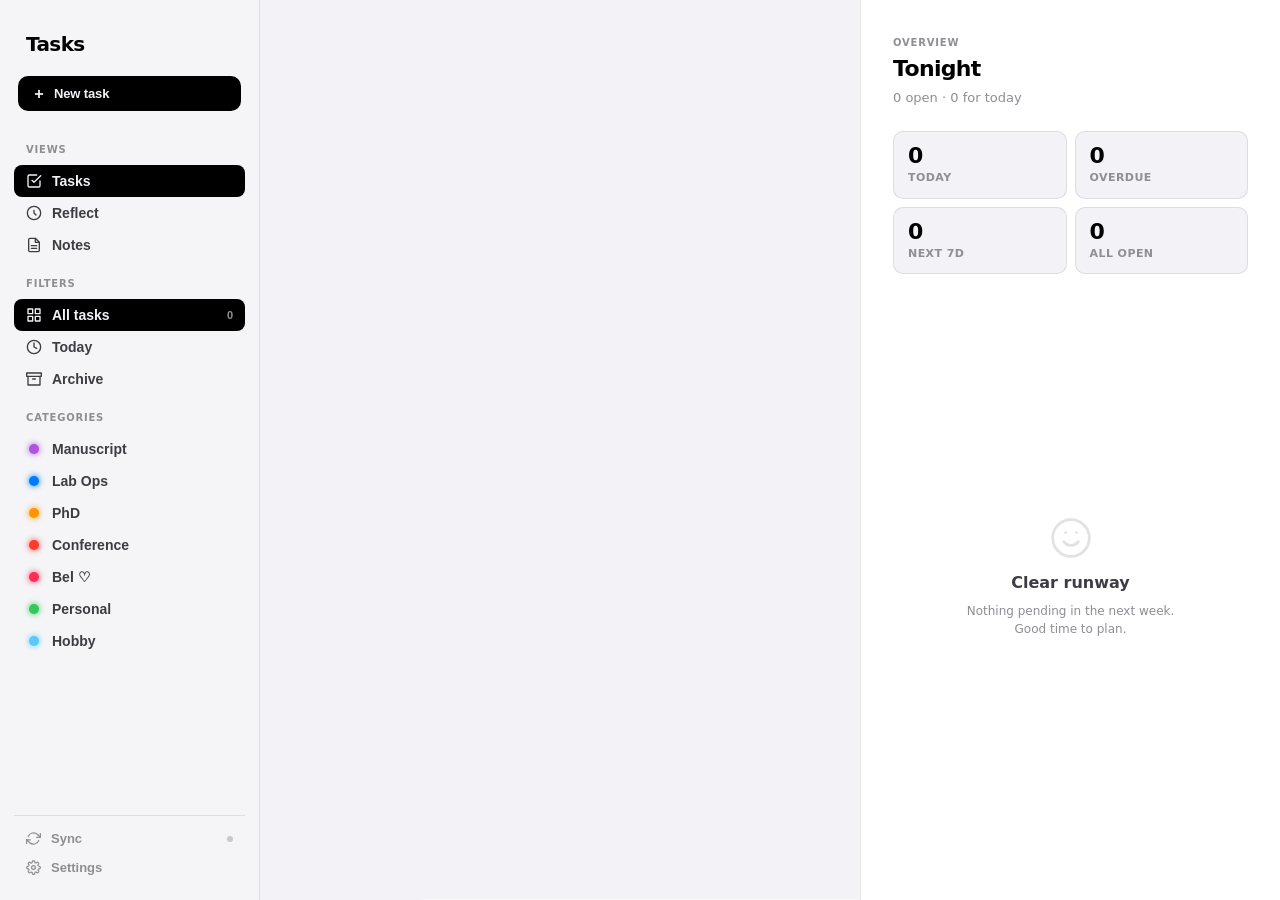
==== commit e19d1d24: "updated desktop layout" ====
--- a/index.html
+++ b/index.html
@@ -28,6 +28,7 @@
   <link rel="modulepreload" href="bel.js">
   <link rel="modulepreload" href="dashboard.js">
   <link rel="modulepreload" href="confnotes.js">
+  <link rel="modulepreload" href="desktop-sidebar.js">
   
   <script src="lib/marked.min.js" onerror="
     var s=document.createElement('script');
@@ -770,6 +771,20 @@
     @media (min-width: 768px) {
       .cn-md-toolbar { display: flex; }
     }
+
+    .chip.exclude-active {
+  background: var(--text-1);
+  color: var(--bg-canvas);
+  border-color: transparent;
+  text-decoration: line-through;
+  opacity: 0.7;
+}
+/* Show a ≠ prefix via pseudo-element */
+.chip.exclude-active::before {
+  content: '≠ ';
+  font-style: normal;
+  opacity: 0.8;
+}
 
     /* ══════════════════════════════════════════════════════════════════
    MISSING CSS COMPONENT STYLES
@@ -934,6 +949,7 @@
       }
     }
   </style>
+  <link rel="stylesheet" href="desktop-shell.css">
 </head>
 
 <body>
--- a/desktop-shell.css
+++ b/desktop-shell.css
@@ -0,0 +1,569 @@
+/* ══════════════════════════════════════════════════════════════════
+   DESKTOP SHELL + MOBILE TOOLBAR FIX (v2)
+   - Mobile (<900px): only the toolbar fix applies.
+   - Desktop (≥900px): three-column grid with proper resize handling.
+   ══════════════════════════════════════════════════════════════════ */
+
+/* ── MOBILE MD TOOLBAR FIX ──
+   Pin to top of viewport using fixed positioning. visualViewport
+   offsetTop translation in index.html keeps it visible during iOS
+   keyboard pan. */
+@media (max-width: 899px) {
+  .cn-md-toolbar {
+    position: fixed !important;
+    top: calc(var(--safe-top) + 48px) !important;
+    left: 0 !important;
+    right: 0 !important;
+    bottom: auto !important;
+    margin: 0 !important;
+    padding: 8px 20px !important;
+    background: var(--bg-canvas) !important;
+    border-bottom: 0.5px solid var(--border-md);
+    border-top: none !important;
+    box-shadow: none !important;
+    z-index: 99 !important;
+  }
+  body.cn-note-open .cn-editor-body {
+    padding-top: 56px !important;
+  }
+}
+
+/* ══════════════════════════════════════════════════════════════════
+   DESKTOP SHELL (≥900px)
+   Layout: [sidebar 240] [list 1fr] [dashboard 380] for tasks view.
+   For notes/reflect/bel: [sidebar 240] [1fr] (dashboard hidden).
+   ══════════════════════════════════════════════════════════════════ */
+
+/* The sidebar and dashboard elements exist in the DOM at all sizes
+   (mounted by JS at boot), but they're hidden on mobile. */
+@media (max-width: 899px) {
+  .desktop-sidebar,
+  .desktop-dashboard { display: none !important; }
+}
+
+@media (min-width: 900px) {
+
+  /* ── HARD RESET of legacy desktop flex layout ──
+     The existing @media (min-width: 768px) rules set
+     body { padding-left: 120px; display: flex; flex-direction: column; }
+     We need to undo those before applying our grid. */
+  html, body {
+    overflow: hidden !important;
+  }
+  body {
+    /* Reset flex column layout */
+    padding-left: 0 !important;
+    display: grid !important;
+    grid-template-columns: 240px 1fr 380px;
+    grid-template-rows: 100%;
+    height: 100vh !important;
+    height: calc(var(--vh, 1vh) * 100) !important;
+    width: 100% !important;
+  }
+
+  /* Sidebar = column 1 */
+  .desktop-sidebar {
+    grid-column: 1;
+    grid-row: 1;
+    background: var(--bg-sidebar, var(--bg-canvas));
+    border-right: 0.5px solid var(--border);
+    padding: 28px 14px 18px;
+    display: flex;
+    flex-direction: column;
+    gap: 2px;
+    overflow-y: auto;
+    overflow-x: hidden;
+    min-height: 0;
+  }
+
+  /* Each app-view becomes column 2 — these all share column 2 because
+     only one is display:flex at a time via body.xxx-mode classes. */
+  .app-view {
+    grid-column: 2;
+    grid-row: 1;
+    min-width: 0;
+    overflow: hidden;
+  }
+
+  /* Dashboard = column 3 — visible only when on tasks view */
+  .desktop-dashboard {
+    grid-column: 3;
+    grid-row: 1;
+    background: var(--bg-surface);
+    border-left: 0.5px solid var(--border);
+    overflow-y: auto;
+    min-width: 0;
+    display: none; /* hidden by default; shown when tasks-mode (default) */
+  }
+  /* Default (no body class) means tasks view is active */
+  body:not(.reflect-mode):not(.notes-mode):not(.bel-mode) .desktop-dashboard {
+    display: block;
+  }
+  /* When NOT on tasks, the content column should span columns 2-3 */
+  body.reflect-mode,
+  body.notes-mode,
+  body.bel-mode {
+    grid-template-columns: 240px 1fr;
+  }
+
+  /* Hide mobile chrome on desktop */
+  .glass-nav-wrap { display: none !important; }
+  #quickAddWrap { display: none !important; }
+  .dock-bottom-actions { display: none !important; }
+
+  /* ══════════════════════════════════════════════════════════════
+     SIDEBAR
+     ══════════════════════════════════════════════════════════════ */
+  .ds-brand {
+    font-weight: 800;
+    font-size: 20px;
+    letter-spacing: -0.03em;
+    padding: 2px 12px 16px;
+    color: var(--text-1);
+  }
+
+  .ds-quick-add {
+    margin: 0 4px 16px;
+    padding: 10px 14px;
+    border-radius: 10px;
+    background: var(--text-1);
+    color: var(--bg-canvas);
+    font-size: 13px;
+    font-weight: 700;
+    letter-spacing: -0.01em;
+    display: flex;
+    align-items: center;
+    gap: 8px;
+    border: none;
+    cursor: pointer;
+    transition: opacity 0.12s, transform 0.12s;
+  }
+  .ds-quick-add:hover { opacity: 0.88; }
+  .ds-quick-add:active { transform: scale(0.97); }
+  .ds-quick-add svg { width: 14px; height: 14px; stroke: currentColor; fill: none; stroke-width: 3; }
+
+  .ds-section-label {
+    font-size: 10px;
+    font-weight: 700;
+    letter-spacing: 0.08em;
+    text-transform: uppercase;
+    color: var(--text-3);
+    padding: 14px 12px 6px;
+  }
+
+  .ds-nav-btn {
+    display: flex;
+    align-items: center;
+    gap: 10px;
+    padding: 8px 12px;
+    border-radius: 8px;
+    font-size: 14px;
+    font-weight: 600;
+    color: var(--text-2);
+    text-align: left;
+    cursor: pointer;
+    background: transparent;
+    border: none;
+    width: 100%;
+    transition: background 0.12s, color 0.12s;
+  }
+  .ds-nav-btn:hover { background: var(--bg-input); color: var(--text-1); }
+  .ds-nav-btn.active { background: var(--text-1); color: var(--bg-canvas); }
+  .ds-nav-btn.active.exclude-active {
+    /* Visual cue when filter is in exclusion mode */
+    background: var(--text-1);
+    text-decoration: line-through;
+    opacity: 0.85;
+  }
+  .ds-nav-btn.active.exclude-active::before {
+    content: '≠ ';
+    text-decoration: none;
+    display: inline-block;
+    margin-right: 2px;
+  }
+  .ds-nav-btn svg { width: 16px; height: 16px; stroke-width: 2; flex-shrink: 0; }
+  .ds-nav-btn .ds-nav-label {
+    flex: 1; min-width: 0;
+    white-space: nowrap; overflow: hidden; text-overflow: ellipsis;
+  }
+  .ds-count {
+    font-size: 11px;
+    font-weight: 700;
+    color: var(--text-3);
+    font-variant-numeric: tabular-nums;
+    opacity: 0.75;
+    min-width: 14px;
+    text-align: right;
+  }
+  .ds-nav-btn.active .ds-count { color: var(--bg-canvas); opacity: 0.6; }
+
+  .ds-cat-dot {
+    width: 10px; height: 10px;
+    border-radius: 50%;
+    flex-shrink: 0;
+    margin: 0 3px;
+  }
+  .ds-cat-dot.cat-manuscript { background: var(--cat-manuscript); box-shadow: 0 0 6px var(--cat-manuscript); }
+  .ds-cat-dot.cat-lab        { background: var(--cat-lab);        box-shadow: 0 0 6px var(--cat-lab); }
+  .ds-cat-dot.cat-phd        { background: var(--cat-phd);        box-shadow: 0 0 6px var(--cat-phd); }
+  .ds-cat-dot.cat-conf       { background: var(--cat-conf);       box-shadow: 0 0 6px var(--cat-conf); }
+  .ds-cat-dot.cat-bel        { background: var(--cat-bel);        box-shadow: 0 0 6px var(--cat-bel); }
+  .ds-cat-dot.cat-personal   { background: var(--cat-personal);   box-shadow: 0 0 6px var(--cat-personal); }
+  .ds-cat-dot.cat-hobby      { background: var(--cat-hobby);      box-shadow: 0 0 6px var(--cat-hobby); }
+
+  .ds-spacer { flex: 1; min-height: 16px; }
+
+  .ds-bottom {
+    border-top: 0.5px solid var(--border);
+    padding-top: 8px;
+    margin-top: 8px;
+  }
+  .ds-icon-row {
+    display: flex; align-items: center; gap: 10px;
+    padding: 7px 12px; border-radius: 8px;
+    font-size: 13px; font-weight: 600; color: var(--text-3);
+    background: transparent; border: none; cursor: pointer;
+    width: 100%; text-align: left;
+    transition: background 0.12s, color 0.12s;
+  }
+  .ds-icon-row:hover { background: var(--bg-input); color: var(--text-1); }
+  .ds-icon-row svg { width: 15px; height: 15px; flex-shrink: 0; }
+  .ds-sync-dot {
+    margin-left: auto; width: 6px; height: 6px;
+    border-radius: 50%; background: var(--text-4);
+    transition: background 0.3s;
+  }
+  .ds-sync-dot.syncing { background: var(--warning); animation: dsSyncBlink 1s infinite; }
+  .ds-sync-dot.ok      { background: var(--success); }
+  .ds-sync-dot.err     { background: var(--danger); }
+  @keyframes dsSyncBlink { 50% { opacity: 0.3; } }
+
+  /* ══════════════════════════════════════════════════════════════
+     TASKS LIST COLUMN — hide redundant chrome, tighten cards
+     ══════════════════════════════════════════════════════════════ */
+
+  /* Hide the entire mobile header (title + icon row + filter chips +
+     search) on the tasks view. Sidebar shows the view name and
+     filters; search becomes a tasks-pane affordance below.
+     Keep notes/reflect/bel headers since they're more informative. */
+  #tasksView > .header { display: none !important; }
+
+  /* Reflect / Notes / Bel: still show their headers, but pull them
+     into the column with proper padding */
+  #reflectView > .header,
+  #confNotesView > .header,
+  #belView > .header {
+    padding: 28px 32px 12px !important;
+    background: transparent !important;
+  }
+  #reflectView .app-title,
+  #confNotesView .app-title,
+  #belView .app-title {
+    font-size: 26px !important;
+    letter-spacing: -0.03em;
+  }
+
+  /* Tasks list scroll container — full column width, real padding */
+  #tasksView .scroll-container {
+    padding: 28px 32px 40px !important;
+  }
+  #tasksView .content-centerer {
+    max-width: none !important;
+    margin: 0 !important;
+  }
+
+  /* A small in-column header for tasks: shows current filter name as
+     a heading. Injected via ::before on #taskList.
+     Note: we use ::before on a wrapper instead to allow JS to read
+     state. For simplicity, just show "Tasks" subtly or nothing. */
+
+  /* Section cards — tighter density to match lab */
+  #tasksView .section { margin-bottom: 18px; }
+  #tasksView .sec-header { margin: 16px 0 8px 2px !important; }
+  #tasksView .sec-title {
+    font-size: 11px !important;
+    font-weight: 700;
+    letter-spacing: 0.08em;
+    text-transform: uppercase;
+    color: var(--text-3);
+  }
+  #tasksView .sec-count {
+    font-size: 11px;
+    background: transparent;
+    color: var(--text-3);
+    padding: 0 0 0 4px;
+    opacity: 0.7;
+  }
+  #tasksView .section > div:not(.sec-header) {
+    border-radius: 12px !important;
+    box-shadow: 0 1px 3px rgba(0,0,0,0.02) !important;
+  }
+
+  /* Reflect / Bel: column padding */
+  #reflectView .scroll-container { padding: 0 32px 40px !important; }
+  #reflectView .content-centerer { max-width: none !important; margin: 0 !important; }
+  #belView .scroll-container { padding: 0 32px 40px !important; }
+  #belView .content-centerer { max-width: none !important; margin: 0 !important; }
+  body.bel-mode #closeBelBtn { display: none !important; }
+
+  /* ══════════════════════════════════════════════════════════════
+     NOTES VIEW — clean up split layout to live in column 2
+     ══════════════════════════════════════════════════════════════ */
+  #cnListView {
+    width: 360px !important;
+    flex: none !important;
+    padding: 0 20px calc(40px + var(--safe-bottom)) !important;
+    border-right: 0.5px solid var(--border) !important;
+    background: var(--bg-canvas);
+  }
+  #cnDetailView {
+    border-radius: 0 !important;
+    box-shadow: none !important;
+    background: var(--bg-surface);
+  }
+  .cn-detail-topbar { padding: 20px 32px 8px !important; background: var(--bg-surface) !important; }
+  .cn-editor-body { padding: 8px 48px 60px !important; }
+  .cn-detail-title-input { font-size: 32px !important; margin-top: 4px !important; }
+
+  /* ══════════════════════════════════════════════════════════════
+     DASHBOARD PANE (column 3, tasks view only)
+     ══════════════════════════════════════════════════════════════ */
+  .dd-inner {
+    padding: 32px 28px 40px;
+    display: flex;
+    flex-direction: column;
+    gap: 0;
+    min-height: 100%;
+    box-sizing: border-box;
+  }
+
+  .dd-eyebrow {
+    font-size: 10px;
+    font-weight: 700;
+    letter-spacing: 0.08em;
+    text-transform: uppercase;
+    color: var(--text-3);
+    margin-bottom: 4px;
+  }
+  .dd-title {
+    font-size: 22px;
+    font-weight: 800;
+    letter-spacing: -0.03em;
+    color: var(--text-1);
+    margin-bottom: 4px;
+  }
+  .dd-sub {
+    font-size: 13px;
+    color: var(--text-3);
+    font-weight: 500;
+    margin-bottom: 24px;
+  }
+
+  /* 2x2 stat grid */
+  .dd-stats {
+    display: grid;
+    grid-template-columns: 1fr 1fr;
+    gap: 8px;
+    margin-bottom: 20px;
+  }
+  .dd-stat {
+    background: var(--bg-canvas);
+    border: 0.5px solid var(--border);
+    border-radius: 10px;
+    padding: 12px 14px;
+    cursor: pointer;
+    transition: background 0.12s, transform 0.12s;
+  }
+  .dd-stat:hover { background: var(--bg-input); }
+  .dd-stat:active { transform: scale(0.98); }
+  .dd-stat[data-stat-jump] { cursor: pointer; }
+  .dd-stat:not([data-stat-jump]) { cursor: default; }
+  .dd-stat-val {
+    font-size: 22px;
+    font-weight: 800;
+    letter-spacing: -0.03em;
+    color: var(--text-1);
+    line-height: 1.1;
+    font-variant-numeric: tabular-nums;
+  }
+  .dd-stat-lbl {
+    font-size: 11px;
+    font-weight: 600;
+    color: var(--text-3);
+    margin-top: 2px;
+    text-transform: uppercase;
+    letter-spacing: 0.04em;
+  }
+  .dd-stat.is-danger .dd-stat-val { color: var(--danger); }
+
+  .dd-block-label {
+    font-size: 10px;
+    font-weight: 700;
+    letter-spacing: 0.08em;
+    text-transform: uppercase;
+    color: var(--text-3);
+    margin: 20px 0 10px;
+  }
+
+  .dd-card-list { display: flex; flex-direction: column; gap: 6px; }
+
+  .dd-task-mini {
+    display: flex;
+    align-items: center;
+    gap: 10px;
+    padding: 10px 12px;
+    border-radius: 10px;
+    background: var(--bg-canvas);
+    border: 0.5px solid var(--border);
+    cursor: pointer;
+    width: 100%;
+    text-align: left;
+    transition: background 0.12s, transform 0.12s;
+  }
+  .dd-task-mini:hover { background: var(--bg-input); }
+  .dd-task-mini:active { transform: scale(0.99); }
+  .dd-task-mini-cb {
+    width: 16px; height: 16px; border-radius: 50%;
+    border: 1.5px solid var(--border-md); flex-shrink: 0;
+  }
+  .dd-task-mini.is-overdue .dd-task-mini-cb { border-color: var(--danger); }
+  .dd-task-mini-body {
+    flex: 1; min-width: 0;
+    display: flex; flex-direction: column; gap: 2px;
+  }
+  .dd-task-mini-title {
+    font-size: 13px;
+    font-weight: 500;
+    color: var(--text-1);
+    white-space: nowrap;
+    overflow: hidden;
+    text-overflow: ellipsis;
+  }
+  .dd-task-mini-meta {
+    display: flex; align-items: center; gap: 4px;
+    font-size: 11px; color: var(--text-3); font-weight: 500;
+  }
+  .dd-task-mini-due {
+    font-family: ui-monospace, monospace;
+    font-size: 10px;
+    color: var(--text-3);
+  }
+  .dd-task-mini.is-overdue .dd-task-mini-due { color: var(--danger); }
+
+  /* Category bars */
+  .dd-bars { display: flex; flex-direction: column; gap: 4px; }
+  .dd-bar-row {
+    display: flex; align-items: center; gap: 6px;
+    padding: 6px 8px; border-radius: 8px;
+    background: transparent; border: none; cursor: pointer;
+    width: 100%; text-align: left;
+    transition: background 0.12s;
+  }
+  .dd-bar-row:hover { background: var(--bg-input); }
+  .dd-bar-label {
+    font-size: 12px; font-weight: 600; color: var(--text-2);
+    min-width: 80px;
+    white-space: nowrap; overflow: hidden; text-overflow: ellipsis;
+  }
+  .dd-bar-track {
+    flex: 1;
+    height: 6px;
+    background: var(--bg-input);
+    border-radius: 3px;
+    overflow: hidden;
+  }
+  .dd-bar-fill {
+    display: block;
+    height: 100%;
+    background: var(--text-2);
+    border-radius: 3px;
+    transition: width 0.3s;
+  }
+  .dd-bar-num {
+    font-size: 11px; font-weight: 700; color: var(--text-3);
+    font-variant-numeric: tabular-nums;
+    min-width: 16px; text-align: right;
+  }
+
+  /* Recently completed */
+  .dd-recent { display: flex; flex-direction: column; gap: 2px; }
+  .dd-recent-row {
+    display: flex; align-items: center; gap: 10px;
+    padding: 8px 4px;
+    border-bottom: 0.5px solid var(--border);
+  }
+  .dd-recent-row:last-child { border-bottom: none; }
+  .dd-recent-check {
+    width: 18px; height: 18px; border-radius: 50%;
+    background: var(--success); color: white;
+    display: flex; align-items: center; justify-content: center;
+    flex-shrink: 0;
+  }
+  .dd-recent-check svg { width: 10px; height: 10px; stroke: currentColor; fill: none; }
+  .dd-recent-body { flex: 1; min-width: 0; }
+  .dd-recent-title {
+    font-size: 12px; font-weight: 500; color: var(--text-2);
+    text-decoration: line-through; text-decoration-color: var(--text-4);
+    white-space: nowrap; overflow: hidden; text-overflow: ellipsis;
+  }
+  .dd-recent-meta {
+    font-size: 10px; color: var(--text-3); font-weight: 500;
+    margin-top: 1px;
+  }
+
+  /* Empty state */
+  .dd-empty {
+    flex: 1;
+    display: flex; flex-direction: column; align-items: center; justify-content: center;
+    text-align: center; padding: 40px 20px;
+    gap: 8px;
+  }
+  .dd-empty svg {
+    width: 44px; height: 44px;
+    color: var(--text-4); opacity: 0.5;
+    margin-bottom: 4px;
+  }
+  .dd-empty-title { font-weight: 700; font-size: 16px; color: var(--text-2); }
+  .dd-empty-sub { font-size: 12px; color: var(--text-3); max-width: 240px; line-height: 1.5; }
+
+  /* ══════════════════════════════════════════════════════════════
+     SHEETS stay centered overlay
+     ══════════════════════════════════════════════════════════════ */
+  .sheet {
+    left: 50% !important;
+    right: auto !important;
+    margin-left: -240px !important;
+    width: 480px !important;
+  }
+
+  /* Slide-to-hide doesn't apply (no nav to hide) */
+  body.scrolling-down .glass-nav-wrap,
+  body.scrolling-down #quickAddWrap {
+    transform: none !important;
+    opacity: 1 !important;
+    pointer-events: auto !important;
+  }
+
+  /* Custom scrollbars */
+  .desktop-sidebar::-webkit-scrollbar,
+  .desktop-dashboard::-webkit-scrollbar { width: 6px; }
+  .desktop-sidebar::-webkit-scrollbar-thumb,
+  .desktop-dashboard::-webkit-scrollbar-thumb { background: var(--text-4); border-radius: 3px; }
+  .desktop-sidebar::-webkit-scrollbar-track,
+  .desktop-dashboard::-webkit-scrollbar-track { background: transparent; }
+}
+
+/* Wider screens: bigger sidebar + dashboard, more breathing room */
+@media (min-width: 1280px) {
+  body {
+    grid-template-columns: 260px 1fr 420px !important;
+  }
+  body.reflect-mode,
+  body.notes-mode,
+  body.bel-mode {
+    grid-template-columns: 260px 1fr !important;
+  }
+  #tasksView .scroll-container { padding: 32px 48px 40px !important; }
+  #reflectView .scroll-container { padding: 0 48px 40px !important; }
+  .dd-inner { padding: 36px 32px 40px; }
+}
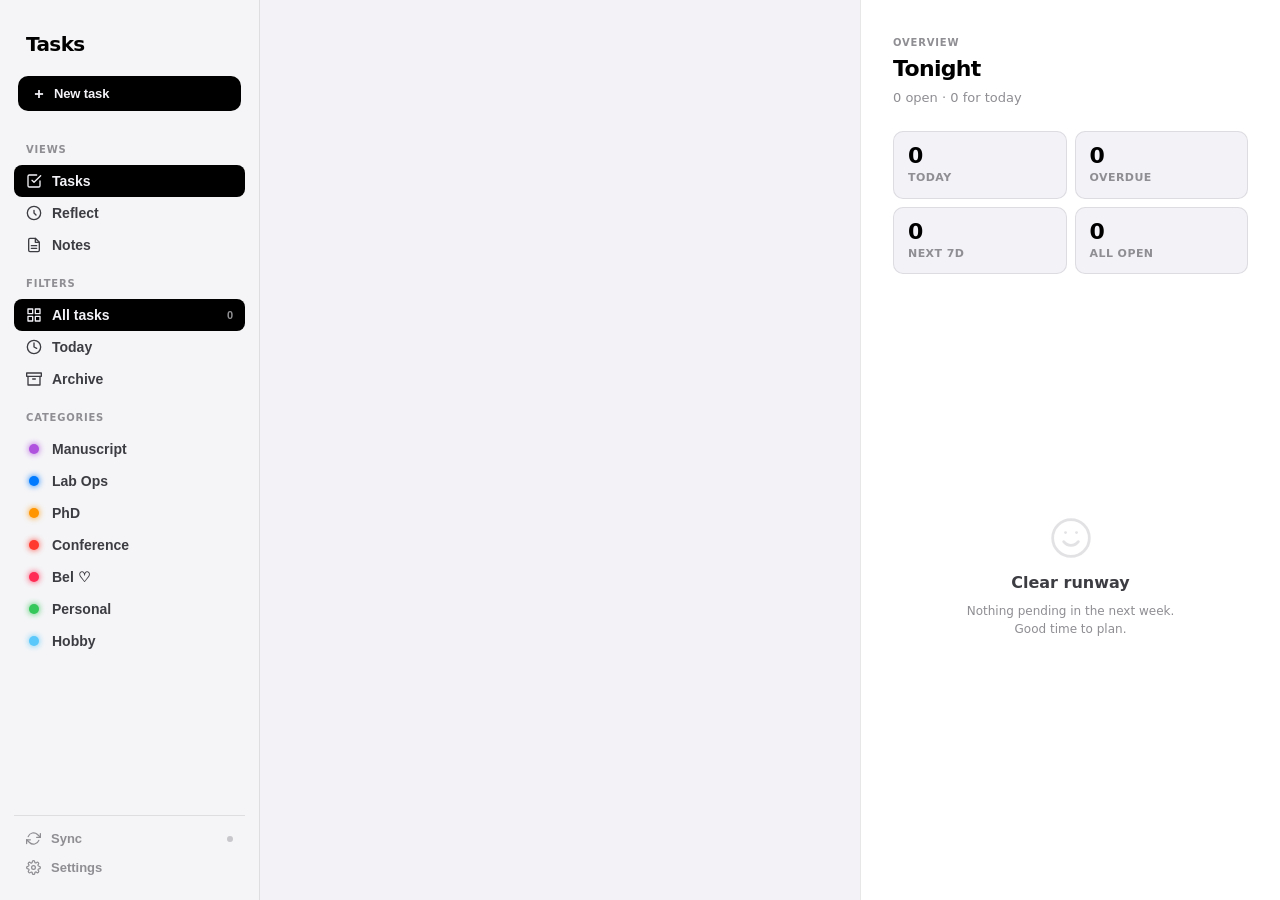
==== commit 63cf217e: "beautiful desktop" ====
--- a/index.html
+++ b/index.html
@@ -1063,21 +1063,21 @@
 </div>
 
 <div id="confNotesView" class="app-view">
-  <div class="header">
-    <div class="header-top">
-      <div class="app-title">Notes</div>
-      <div style="display: flex; gap: 8px;">
-        <button class="icon-btn" id="cnSearchBtn"><svg viewBox="0 0 24 24"><circle cx="11" cy="11" r="8"/><line x1="21" y1="21" x2="16.65" y2="16.65"/></svg></button>
-        <button class="icon-btn" id="cnNewBtn"><svg viewBox="0 0 24 24" fill="none" stroke="currentColor" stroke-width="2"><path d="M11 4H4a2 2 0 0 0-2 2v14a2 2 0 0 0 2 2h14a2 2 0 0 0 2-2v-7"/><path d="M18.5 2.5a2.121 2.121 0 0 1 3 3L12 15l-4 1 1-4 9.5-9.5z"/></svg></button>
+  <div class="notes-split">
+    <div id="cnListView" style="padding-left: 0; padding-right: 0;">
+      <div class="header" style="position: sticky; top: 0; z-index: 20;">
+        <div class="header-top">
+          <div class="app-title">Notes</div>
+          <div style="display: flex; gap: 8px;">
+            <button class="icon-btn" id="cnSearchBtn"><svg viewBox="0 0 24 24"><circle cx="11" cy="11" r="8"/><line x1="21" y1="21" x2="16.65" y2="16.65"/></svg></button>
+            <button class="icon-btn" id="cnNewBtn"><svg viewBox="0 0 24 24" fill="none" stroke="currentColor" stroke-width="2"><path d="M11 4H4a2 2 0 0 0-2 2v14a2 2 0 0 0 2 2h14a2 2 0 0 0 2-2v-7"/><path d="M18.5 2.5a2.121 2.121 0 0 1 3 3L12 15l-4 1 1-4 9.5-9.5z"/></svg></button>
+          </div>
+        </div>
+        <div id="cnSearchWrap" class="search-wrap"><input class="search-input" id="cnSearchInput" type="search" placeholder="Search notes…"></div>
+        <div class="filter-scroll" id="cnFilterRow"></div>
       </div>
-    </div>
-    <div id="cnSearchWrap" class="search-wrap"><input class="search-input" id="cnSearchInput" type="search" placeholder="Search notes…"></div>
-    <div class="filter-scroll" id="cnFilterRow"></div>
-  </div>
-
-  <div class="notes-split">
-    <div id="cnListView">
-      <div id="cnNotesList"></div>
+      
+      <div id="cnNotesList" style="padding: 0 20px;"></div>
     </div>
 
     <div id="cnDetailView" class="cn-no-note">
--- a/desktop-shell.css
+++ b/desktop-shell.css
@@ -248,19 +248,55 @@
      Keep notes/reflect/bel headers since they're more informative. */
   #tasksView > .header { display: none !important; }
 
-  /* Reflect / Notes / Bel: still show their headers, but pull them
-     into the column with proper padding */
+ /* Replace the Reflect / Notes / Bel header block (around line 170) with this: */
   #reflectView > .header,
-  #confNotesView > .header,
   #belView > .header {
     padding: 28px 32px 12px !important;
     background: transparent !important;
   }
   #reflectView .app-title,
-  #confNotesView .app-title,
   #belView .app-title {
     font-size: 26px !important;
     letter-spacing: -0.03em;
+  }
+
+  /* Notes View */
+  #cnListView {
+    width: 360px !important;
+    flex: none !important;
+    padding: 0 0 calc(40px + var(--safe-bottom)) !important;
+    border-right: 0.5px solid var(--border) !important;
+    background: var(--bg-canvas);
+  }
+  #cnListView .header {
+    padding: 28px 20px 12px !important;
+    background: var(--bg-canvas) !important;
+  }
+  #cnListView .app-title {
+    font-size: 26px !important;
+    letter-spacing: -0.03em;
+  }
+  #cnNotesList {
+    padding: 0 0px !important;
+  }
+
+  /* Notes View */
+  #cnListView {
+    width: 360px !important;
+    flex: none !important;
+    padding: 0 0 calc(40px + var(--safe-bottom)) !important;
+    border-right: 0.5px solid var(--border) !important;
+    background: var(--bg-canvas);
+  }
+  
+  /* ADD THIS RULE to respect the expand button */
+  .notes-split.focus-mode #cnListView {
+    display: none !important;
+  }
+  
+  /* Fix Toolbar Background Clashing */
+  .cn-md-toolbar {
+    background: var(--bg-surface) !important;
   }
 
   /* Tasks list scroll container — full column width, real padding */
@@ -551,6 +587,24 @@
   .desktop-dashboard::-webkit-scrollbar-thumb { background: var(--text-4); border-radius: 3px; }
   .desktop-sidebar::-webkit-scrollbar-track,
   .desktop-dashboard::-webkit-scrollbar-track { background: transparent; }
+
+  /* Convert all bottom sheets to right-side drawer panels on desktop */
+  .sheet {
+    left: auto !important;
+    right: 0 !important;
+    width: 100% !important;
+    max-width: 440px !important; /* Adjust width to your preference */
+    border-radius: 24px 0 0 24px !important;
+    height: 100vh !important;
+    height: 100dvh !important;
+    
+    /* Change the animation to slide horizontally instead of vertically */
+    transform: translateX(100%) !important; 
+  }
+  
+  .sheet.on {
+    transform: translateX(0) !important;
+  }
 }
 
 /* Wider screens: bigger sidebar + dashboard, more breathing room */
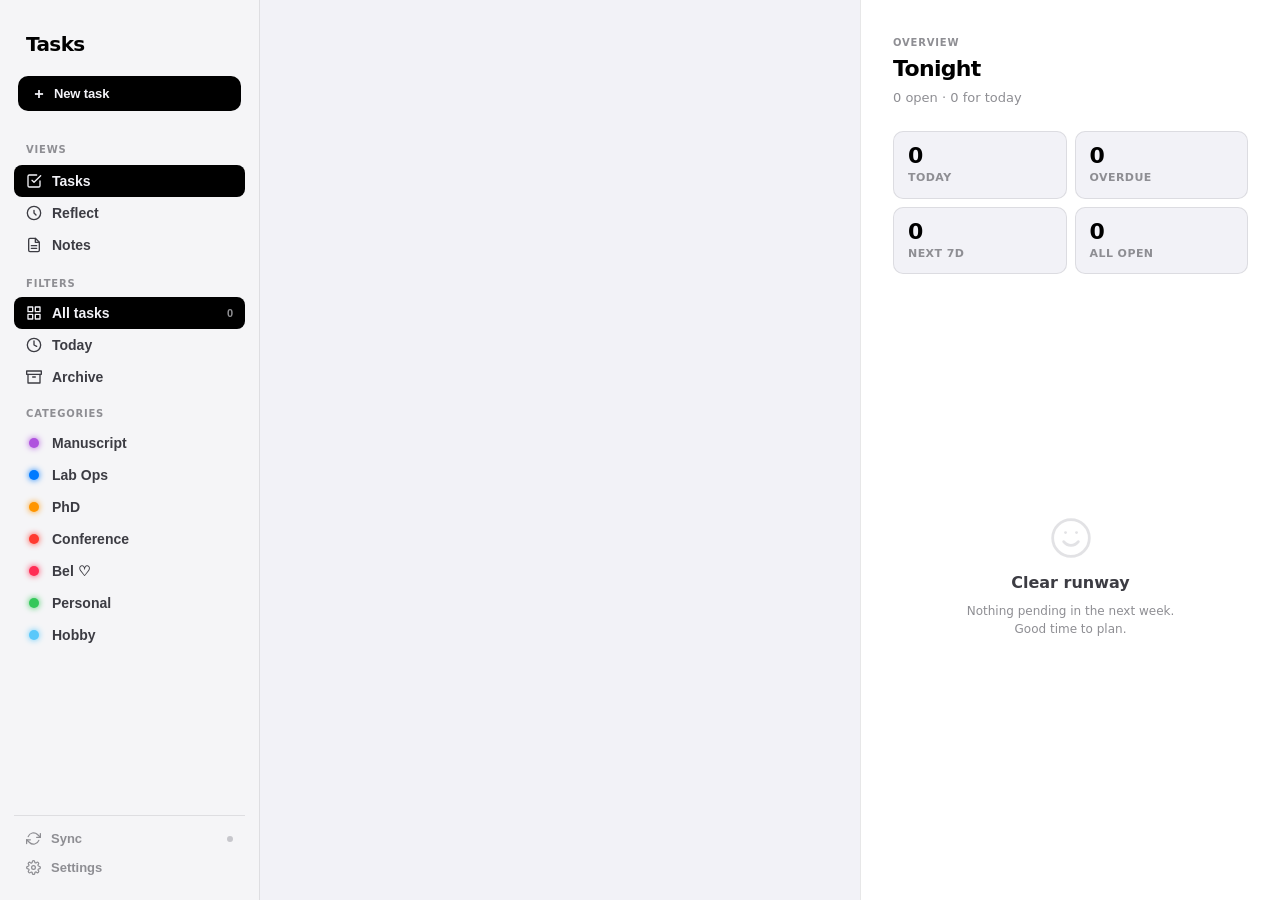
==== commit b0a1af75: "folders + recurring tasks!" ====
--- a/index.html
+++ b/index.html
@@ -9,6 +9,7 @@
   <meta name="theme-color" content="#f2f2f7" media="(prefers-color-scheme: light)">
   <meta name="theme-color" content="#000000" media="(prefers-color-scheme: dark)">
   <link rel="manifest" href="manifest.json">
+  <link rel="icon" type="image/png" href="favicon.png">
   <title>Tasks</title>
 
   <script>
@@ -257,6 +258,8 @@
     }
     .icon-btn:active { opacity: 0.6; }
     .icon-btn svg { width: 16px; height: 16px; stroke: currentColor; fill: none; stroke-width: 2; stroke-linecap: round; }
+    #cnPinBtn.pinned { color: var(--accent); }
+    #cnPinBtn.pinned svg { fill: currentColor; }
 
     /* ══════════════════════════════════════════════════════════════════
        CUSTOM SCROLLBARS
@@ -504,6 +507,9 @@
       opacity: 1 !important; transition: border 0.15s, background 0.15s;
     }
     .cn-note-card.cn-active-note { border-color: var(--accent); }
+
+    .recur-badge { font-size: 11px; font-weight: 600; color: var(--text-3); background: var(--bg-canvas); border: 0.5px solid var(--border); padding: 1px 6px; border-radius: 6px; }
+.cn-folder-chip { font-size: 11px; font-weight: 600; color: var(--text-2); background: var(--bg-canvas); border: 0.5px solid var(--border); padding: 1px 8px; border-radius: 6px; }
     
     .cn-card-eyebrow { display: flex; align-items: center; gap: 8px; margin-bottom: 6px; }
     .cn-type-badge { font-size: 11px; font-weight: 700; text-transform: uppercase; letter-spacing: 0.04em; }
@@ -514,6 +520,7 @@
     
     .cn-card-title { font-size: 16px; font-weight: 700; color: var(--text-1); margin-bottom: 4px; white-space: nowrap; overflow: hidden; text-overflow: ellipsis; }
     .cn-card-preview { font-size: 14px; color: var(--text-3); display: -webkit-box; -webkit-line-clamp: 2; -webkit-box-orient: vertical; overflow: hidden; line-height: 1.4;}
+    .cn-card-preview.cn-blurred { filter: blur(5px); opacity: 0.6; pointer-events: none; user-select: none; }
     
     .cn-card-meta { display: flex; gap: 8px; margin-top: 8px; align-items: center;}
     .idea-status { font-size: 11px; font-weight: 600; padding: 2px 8px; border-radius: 8px; }
@@ -1087,7 +1094,13 @@
         </button>
         <span class="cn-detail-topbar-title" id="cnDetailTitle">Note</span>
         <div style="margin-left:auto; display:flex; gap:6px;">
-          <button class="icon-btn" id="cnFocusToggle" style="display:none; border-color:transparent;" title="Toggle Focus Mode"><svg viewBox="0 0 24 24"><path d="M15 3h6v6M9 21H3v-6M21 3l-7 7M3 21l7-7"/></svg></button>
+         <button class="icon-btn" id="cnFocusToggle" style="display:none; border-color:transparent;" title="Toggle Focus Mode"><svg viewBox="0 0 24 24"><path d="M15 3h6v6M9 21H3v-6M21 3l-7 7M3 21l7-7"/></svg></button>
+          <button class="icon-btn" id="cnPinBtn" style="border-color:transparent;" title="Pin Note">
+            <svg viewBox="0 0 24 24" stroke="currentColor" fill="none" stroke-width="2" stroke-linecap="round" stroke-linejoin="round">
+              <line x1="12" y1="17" x2="12" y2="22"></line>
+              <path d="M5 17h14v-1.76a2 2 0 0 0-1.11-1.79l-1.78-.9A2 2 0 0 1 15 11.2V6a3 3 0 0 0-3-3 3 3 0 0 0-3 3v5.2a2 2 0 0 1-1.11 1.35l-1.78.9A2 2 0 0 0 5 15.24Z"></path>
+            </svg>
+          </button>
           <button class="icon-btn" id="cnMdToggle" style="font-size:12px; font-weight:600; width:auto; padding:0 12px; border-radius:16px;">Preview</button>
           <button class="icon-btn" id="cnMonoToggle" style="font-size:12px; font-weight:600; width:auto; padding:0 12px; border-radius:16px;">Mono</button>
           <button class="icon-btn" id="cnDeleteBtn" style="border-color:transparent; color:var(--danger);"><svg viewBox="0 0 24 24"><polyline points="3 6 5 6 21 6"/><path d="M19 6l-1 14a2 2 0 01-2 2H8a2 2 0 01-2-2L5 6"/></svg></button>
@@ -1235,6 +1248,18 @@
 
 <div class="overlay" id="overlay"></div>
 
+<div class="overlay" id="cnPinOverlay" style="display:none; z-index:300; flex-direction:column; align-items:center; justify-content:center;">
+  <div style="background:var(--bg-surface); padding:24px; border-radius:24px; width:300px; box-shadow:0 22px 48px -12px rgba(0,0,0,0.4); border:0.5px solid var(--border);">
+    <div style="font-size:18px; font-weight:700; margin-bottom:8px; text-align:center;">Note Locked</div>
+    <div id="cnPinError" style="color:var(--danger); font-size:13px; text-align:center; margin-bottom:12px; height:16px;"></div>
+    <input id="cnPinInputField" type="password" inputmode="numeric" class="input" placeholder="••••" style="text-align:center; font-size:24px; letter-spacing:8px; margin-bottom:16px; font-family:ui-monospace, monospace;">
+    <div style="display:flex; gap:8px;">
+      <button id="cnPinCancel" class="sheet-btn" style="margin:0; background:var(--bg-canvas);">Cancel</button>
+      <button id="cnPinSubmit" class="sheet-btn primary" style="margin:0;">Unlock</button>
+    </div>
+  </div>
+</div>
+
 <div class="sheet" id="notePropsSheet">
   <div class="handle"></div>
   <div style="display:flex; justify-content:space-between; margin-bottom:16px;">
@@ -1244,12 +1269,23 @@
   
   <div class="sheet-label">Type</div>
   <div id="cnTypeRow" class="cn-type-row"></div>
+
+  <div class="sheet-label" style="margin-top:24px; display:flex; justify-content:space-between; align-items:center;">
+    Folder
+    <button id="cnNewFolderBtn" style="background:none; border:none; color:var(--accent); font-weight:600; cursor:pointer; padding:0;">+ New</button>
+  </div>
+  <div id="cnFolderRow" class="cn-tag-row"></div>
   
   <div id="cnIdeaStatusRow" class="cn-idea-status-row" style="display:none; margin-top: 16px;"></div>
   <input class="cn-url-input" id="cnUrlInput" type="url" placeholder="URL or DOI…" style="display:none; margin-top:16px;">
-  
-  <div class="sheet-label" style="margin-top: 24px;">Categories</div>
-  <div id="cnTagRow" class="cn-tag-row"></div>
+
+  <div class="sheet-label" style="margin-top: 24px; display:flex; justify-content:space-between; align-items:center;">
+    Privacy
+    <button id="cnPropLockToggle" class="s-chip" style="margin:0; display:inline-flex; align-items:center;">
+      <svg viewBox="0 0 24 24" stroke="currentColor" fill="none" stroke-width="2" stroke-linecap="round" stroke-linejoin="round" style="width:14px;height:14px;margin-right:4px;"><rect x="3" y="11" width="18" height="11" rx="2" ry="2"></rect><path d="M7 11V7a5 5 0 0 1 9.9-1"></path></svg>
+      Unlocked
+    </button>
+  </div>
 </div>
 
 <div class="sheet" id="addSheet">
@@ -1264,8 +1300,21 @@
   <div class="sheet-label" style="display:flex; justify-content:space-between;">Note <span id="monoToggle" style="color:var(--accent); cursor:pointer; font-size:11px;">mono</span></div>
   <textarea class="input" id="taskNoteInput" placeholder="Context, blockers, links…" rows="3" style="resize:none;"></textarea>
 
-  <div class="sheet-label" style="display:flex; justify-content:space-between;">Due Date <div id="pinTodayChip" class="s-chip" style="font-size:11px; padding:2px 8px;">📌 Pin to Today</div></div>
+  <div class="sheet-label" style="display:flex; justify-content:space-between;">Due Date <div id="pinTodayChip" class="s-chip" style="font-size:11px; padding:2px 8px; display:inline-flex; align-items:center; gap:4px;"><svg viewBox="0 0 24 24" stroke="currentColor" fill="none" stroke-width="2" stroke-linecap="round" stroke-linejoin="round" style="width:12px;height:12px;"><line x1="12" y1="17" x2="12" y2="22"></line><path d="M5 17h14v-1.76a2 2 0 0 0-1.11-1.79l-1.78-.9A2 2 0 0 1 15 11.2V6a3 3 0 0 0-3-3 3 3 0 0 0-3 3v5.2a2 2 0 0 1-1.11 1.35l-1.78.9A2 2 0 0 0 5 15.24Z"></path></svg>Pin to Today</div></div>
   <input class="input" id="taskDueInput" type="date">
+
+  <div class="sheet-label">Repeat</div>
+  <div class="chip-row" id="recurRow">
+    <div class="s-chip active" data-val="none">None</div>
+    <div class="s-chip" data-val="daily">Daily</div>
+    <div class="s-chip" data-val="weekly">Weekly</div>
+    <div class="s-chip" data-val="monthly">Monthly</div>
+  </div>
+  <div id="recurIntervalWrap" style="display:none; align-items:center; gap:8px; margin-top:8px;">
+    <span style="font-size:13px; color:var(--text-3);">Every</span>
+    <input class="input" id="recurInterval" type="number" min="1" value="1" style="width:72px; margin:0;">
+    <span id="recurUnitLabel" style="font-size:13px; color:var(--text-3);"></span>
+  </div>
 
   <div class="sheet-label">Categories</div>
   <div class="chip-row" id="catRow"></div>
@@ -1324,7 +1373,12 @@
   </div>
   <div id="habitSettingsList" style="display:flex; flex-direction:column; gap:8px;"></div>
   <button id="saveHabitsBtn" class="sheet-btn primary" style="margin-top:12px; padding:12px; background:var(--bg-canvas); color:var(--text-1); border:0.5px solid var(--border);">Save Habits</button>
-  
+
+  <div class="sheet-label" style="margin-top:24px; display:flex; justify-content:space-between; align-items:center;">
+    Note Folders
+    <button id="addFolderBtn" style="background:none; border:none; color:var(--accent); font-weight:600; cursor:pointer; padding:0;">+ Add</button>
+  </div>
+  <div id="folderSettingsList" style="display:flex; flex-direction:column; gap:8px;"></div>
   <div style="display:none;">
     <button id="exportBtn"></button>
     <button id="importBtn"></button>
--- a/desktop-shell.css
+++ b/desktop-shell.css
@@ -67,6 +67,8 @@
     grid-row: 1;
     background: var(--bg-sidebar, var(--bg-canvas));
     border-right: 0.5px solid var(--border);
+    will-change: transform;
+    transform: translateZ(0);
     padding: 28px 14px 18px;
     display: flex;
     flex-direction: column;
